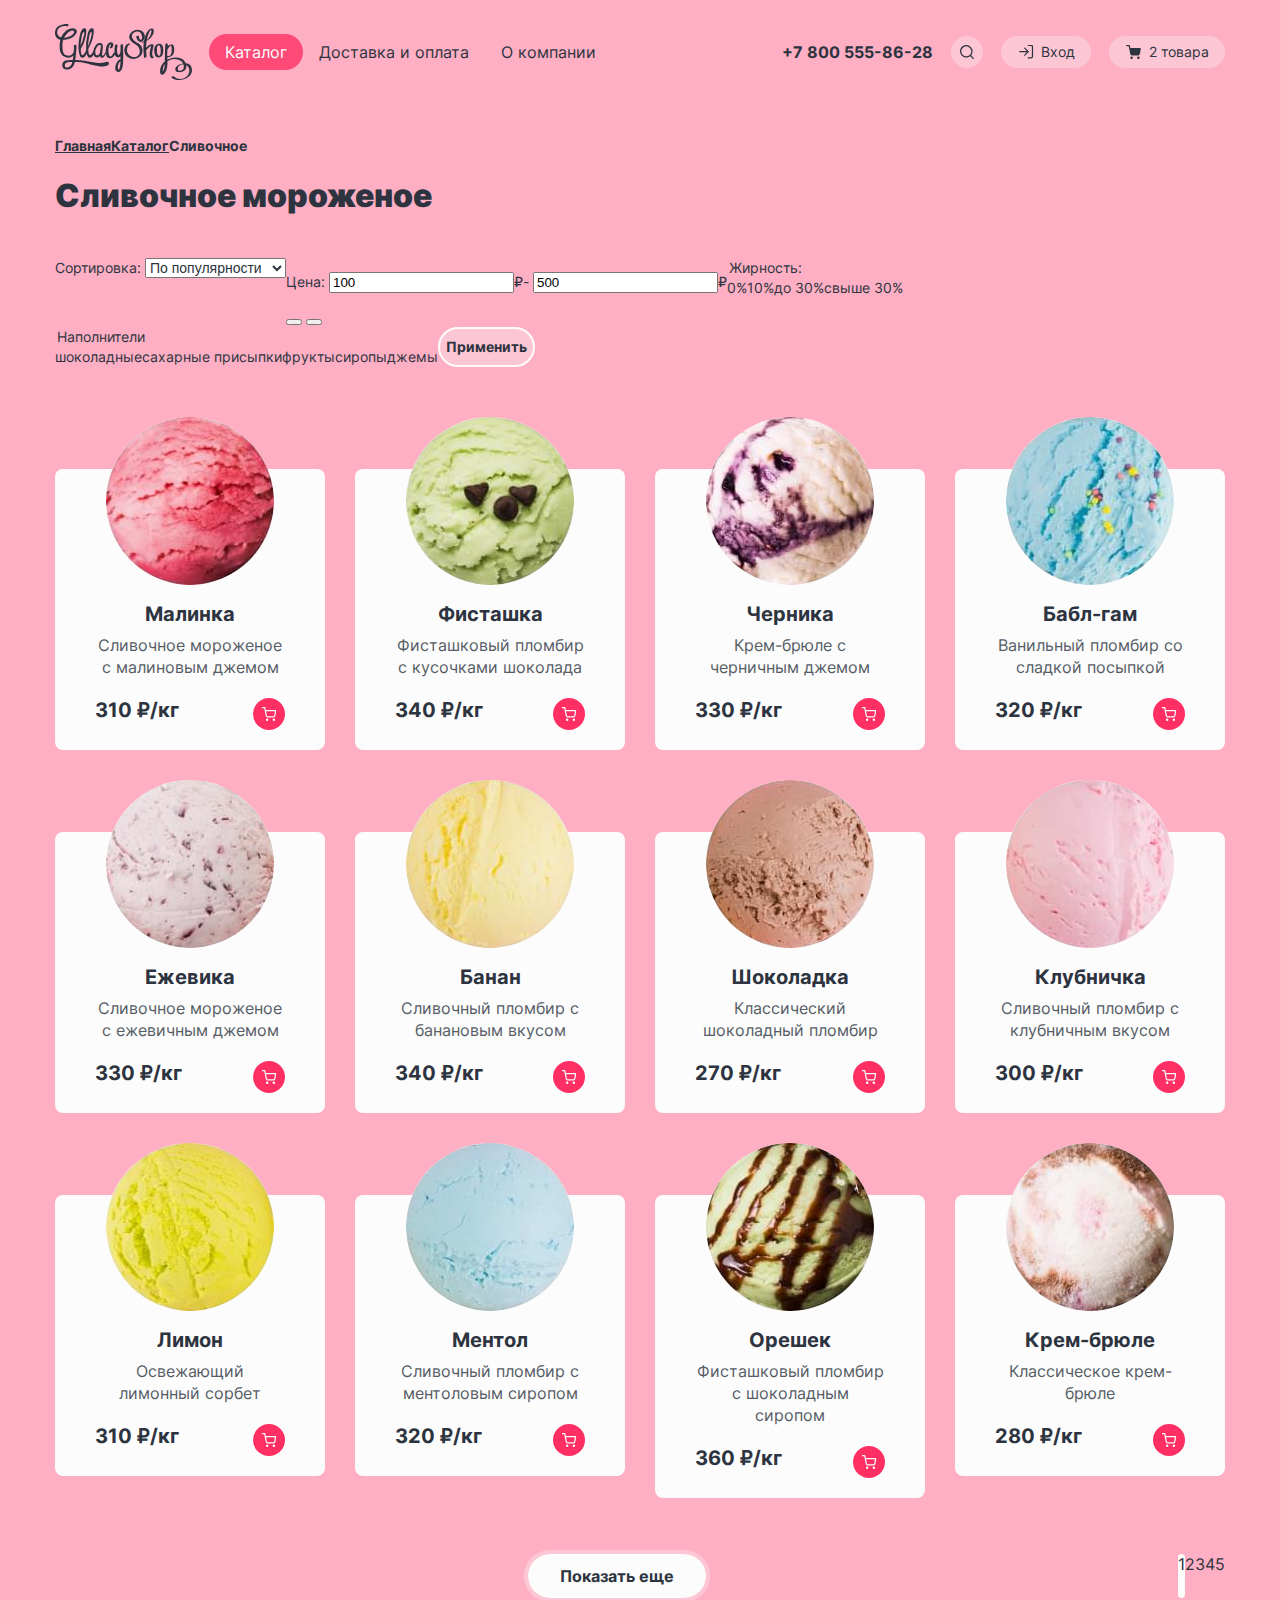
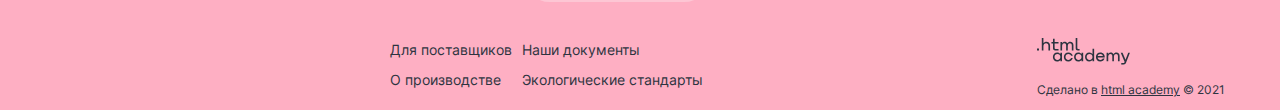
==== catalog.html @ 1f82e89e "мелкие сетки на гридах" ====
<!DOCTYPE html>
<html lang="ru">

<head>
  <meta charset="utf-8">
  <title>Каталог</title>
  <link rel="stylesheet" href="css/styles.css">
</head>

<body>
  <header class="page-header container">
    <nav class="navigation">
      <a class="logo" href="index.html">
        <img src="img/header/logo.svg" width="137" height="56" alt="Логотип глейси">
      </a>
      <ul class="navigation-list list-default">
        <li class="navigation-item">
          <a class="navigation-link navigation-link--current" href="catalog.html">Каталог</a>
        </li>
        <li class="navigation-item">
          <a class="navigation-link" href="#">Доставка и оплата</a>
        </li>
        <li class="navigation-item">
          <a class="navigation-link" href="#">О компании</a>
        </li>
      </ul>
      <div class="interaction">
        <a class="interaction-phone" href="tel:+78005558628">+7 800 555-86-28</a>
        <div class="interaction-item">
          <a class="interaction-link interaction-link--search" href="#" aria-label="Поиск"></a>
        </div>
        <div class="interaction-item">
          <a class="interaction-link interaction-link--login" href="#">Вход</a>
        </div>
        <div class="interaction-item">
          <a class="interaction-link interaction-link--full" href="#" aria-label="Корзина">2 товара</a>
        </div>
      </div>
    </nav>
  </header>

  <main class="main-inner">
    <header class="inner-header container block">
      <div class="breadcrumbs">
        <h2 class="visually-hidden">
          Новигация
        </h2>
        <ul class="breadcrumbs-list list-default">
          <li class="breadcrumbs-item">
            <a class="breadcrumbs-link" href="index.html">
              Главная
            </a>
          </li>
          <li class="breadcrumbs-item">
            <a class="breadcrumbs-link" href="#">
              Каталог
            </a>
          </li>
          <li class="breadcrumbs-item">
            <a class="breadcrumbs-link">
              Сливочное
            </a>
          </li>
        </ul>
      </div>
      <h1 class="inner-header-title title">
        Сливочное мороженое
      </h1>
    </header>

    <section class="filter container block">
      <h2 class="visually-hidden">
        Список товаров с фильтрами
      </h2>
      <form class="sorting-type" action="https://echo.htmlacademy.ru/" method="get">
        <div class="filter-header">
          <div class="filter-field">
            <label class="filter-label" for="sorting">Сортировка:</label>
            <select class="select-control" id="sorting" name="sorting">
              <option value="popular">По популярности</option>
              <option value="cheap">Сначала дешёвое</option>
              <option value="expensive">Сначала дорогое</option>
            </select>
          </div>
          <fieldset class="catalog-filter-group">
            <div class="price">
              <p>Цена:
                <label class="catalog-filter-label">
                  <input class="catalog-filter-input" type="text" name="min-price" value="100">₽-
                </label>
                <label class="catalog-filter-label">
                  <input class="catalog-filter-input" type="text" name="max-price" value="500">₽
                </label>
              </p>
            </div>
            <div class="range">
              <button class="range-toggle toggle-min" type="button" aria-label="Изменить минимальную цену"></button>
              <button class="range-toggle toggle-max" type="button" aria-label="Изменить максимальную цену"></button>
            </div>
          </fieldset>
          <fieldset class="catalog-filter-group">
            <legend class="catalog-filter-title">Жирность:</legend>
            <ul class="catalog-filter-list list-default">
              <li class="catalog-filter-item">
                <label class="control" for="zero">0%</label>
                <input class="visually-hidden" type="radio" name="product-group" value="0" id="zero">
              </li>
              <li class="catalog-filter-item">
                <label class="control" for="ten">10%</label>
                <input class="visually-hidden" type="radio" name="product-group" value="10" id="ten" checked>
              </li>
              <li class="catalog-filter-item">
                <label class="control" for="upToThirty">до 30%</label>
                <input class="visually-hidden" type="radio" name="product-group" value="up-to-30" id="upToThirty">
              </li>
              <li class="catalog-filter-item">
                <label class="control" for="overThirty">свыше 30%</label>
                <input class="visually-hidden" type="radio" name="product-group" value="over-30" id="overThirty">
              </li>
            </ul>
          </fieldset>
        </div>
        <div class="filter-footer">
          <fieldset class="catalog-filter-group">
            <legend class="catalog-filter-title">Наполнители</legend>
            <ul class="catalog-filter-list list-default">
              <li class="catalog-filter-item">
                <label class="control" for="chocolate">шоколадные</label>
                <input class="visually-hidden" type="checkbox" name="chocolate" id="chocolate" checked>
              </li>
              <li class="catalog-filter-item">
                <label class="control" for="powdered-sugar">сахарные присыпки</label>
                <input class="visually-hidden" type="checkbox" name="powdered-sugar" id="powdered-sugar" checked>
              </li>
              <li class="catalog-filter-item">
                <label class="control" for="fruits">фрукты</label>
                <input class="visually-hidden" type="checkbox" name="fruits" id="fruits">
              </li>
              <li class="catalog-filter-item">
                <label class="control" for="syrups">сиропы</label>
                <input class="visually-hidden" type="checkbox" name="syrups" id="syrups">
              </li>
              <li class="catalog-filter-item">
                <label class="control" for="jams">джемы</label>
                <input class="visually-hidden" type="checkbox" name="jams" id="jams">
              </li>
            </ul>
          </fieldset>
          <button class="sorting-type-submit" type="submit">Применить</button>
        </div>
      </form>
    </section>

    <section class="catalog container block">
      <h2 class="visually-hidden">
        Каталог
      </h2>
      <div class="catalog-content">
        <article class="product">
          <img class="product-img" src="img/catalog/product-1.jpg" width="168" height="168" alt="Малинка">
          <div class="product-content">
            <h3 class="product-title">
              Малинка
            </h3>
            <p class="product-about">Сливочное мороженое с малиновым джемом</p>
            <div class="product-description">
              <p class="product-price">310 ₽/кг</p>
              <button class="product-button" type="button" aria-label="Добавить в корзину"></button>
            </div>
          </div>
        </article>
        <article class="product">
          <img class="product-img" src="img/catalog/product-2.jpg" width="168" height="168" alt="Фисташка">
          <div class="product-content">
            <h3 class="product-title">
              Фисташка
            </h3>
            <p class="product-about">Фисташковый пломбир с кусочками шоколада</p>
            <div class="product-description">
              <p class="product-price">340 ₽/кг</p>
              <button class="product-button" type="button" aria-label="Добавить в корзину"></button>
            </div>
          </div>
        </article>
        <article class="product">
          <img class="product-img" src="img/catalog/product-3.jpg" width="168" height="168" alt="Черника">
          <div class="product-content">
            <h3 class="product-title">
              Черника
            </h3>
            <p class="product-about">Крем-брюле с черничным джемом</p>
            <div class="product-description">
              <p class="product-price">330 ₽/кг</p>
              <button class="product-button" type="button" aria-label="Добавить в корзину"></button>
            </div>
          </div>
        </article>
        <article class="product">
          <img class="product-img" src="img/catalog/product-4.jpg" width="168" height="168" alt="Бабл-гам">
          <div class="product-content">
            <h3 class="product-title">
              Бабл-гам
            </h3>
            <p class="product-about">Ванильный пломбир со сладкой посыпкой</p>
            <div class="product-description">
              <p class="product-price">320 ₽/кг</p>
              <button class="product-button" type="button" aria-label="Добавить в корзину"></button>
            </div>
          </div>
        </article>

        <article class="product">
          <img class="product-img" src="img/catalog/product-5.jpg" width="168" height="168" alt="Ежевика">
          <div class="product-content">
            <h3 class="product-title">
              Ежевика
            </h3>
            <p class="product-about">Сливочное мороженое с ежевичным джемом</p>
            <div class="product-description">
              <p class="product-price">330 ₽/кг</p>
              <button class="product-button" type="button" aria-label="Добавить в корзину"></button>
            </div>
          </div>
        </article>
        <article class="product">
          <img class="product-img" src="img/catalog/product-6.jpg" width="168" height="168" alt="Банан">
          <div class="product-content">
            <h3 class="product-title">
              Банан
            </h3>
            <p class="product-about">Сливочный пломбир с банановым вкусом</p>
            <div class="product-description">
              <p class="product-price">340 ₽/кг</p>
              <button class="product-button" type="button" aria-label="Добавить в корзину"></button>
            </div>
          </div>
        </article>
        <article class="product">
          <img class="product-img" src="img/catalog/product-7.jpg" width="168" height="168" alt="Шоколадка">
          <div class="product-content">
            <h3 class="product-title">
              Шоколадка
            </h3>
            <p class="product-about">Классический шоколадный пломбир</p>
            <div class="product-description">
              <p class="product-price">270 ₽/кг</p>
              <button class="product-button" type="button" aria-label="Добавить в корзину"></button>
            </div>
          </div>
        </article>
        <article class="product">
          <img class="product-img" src="img/catalog/product-8.jpg" width="168" height="168" alt="Клубничка">
          <div class="product-content">
            <h3 class="product-title">
              Клубничка
            </h3>
            <p class="product-about">Сливочный пломбир с клубничным вкусом</p>
            <div class="product-description">
              <p class="product-price">300 ₽/кг</p>
              <button class="product-button" type="button" aria-label="Добавить в корзину"></button>
            </div>
          </div>
        </article>

        <article class="product">
          <img class="product-img" src="img/catalog/product-9.jpg" width="168" height="168" alt="Лимон">
          <div class="product-content">
            <h3 class="product-title">
              Лимон
            </h3>
            <p class="product-about">Освежающий лимонный сорбет</p>
            <div class="product-description">
              <p class="product-price">310 ₽/кг</p>
              <button class="product-button" type="button" aria-label="Добавить в корзину"></button>
            </div>
          </div>
        </article>
        <article class="product">
          <img class="product-img" src="img/catalog/product-10.jpg" width="168" height="168" alt="Ментол">
          <div class="product-content">
            <h3 class="product-title">
              Ментол
            </h3>
            <p class="product-about">Сливочный пломбир с ментоловым сиропом</p>
            <div class="product-description">
              <p class="product-price">320 ₽/кг</p>
              <button class="product-button" type="button" aria-label="Добавить в корзину"></button>
            </div>
          </div>
        </article>
        <article class="product">
          <img class="product-img" src="img/catalog/product-11.jpg" width="168" height="168" alt="Орешек">
          <div class="product-content">
            <h3 class="product-title">
              Орешек
            </h3>
            <p class="product-about">Фисташковый пломбир с шоколадным сиропом</p>
            <div class="product-description">
              <p class="product-price">360 ₽/кг</p>
              <button class="product-button" type="button" aria-label="Добавить в корзину"></button>
            </div>
          </div>
        </article>
        <article class="product">
          <img class="product-img" src="img/catalog/product-12.jpg" width="168" height="168" alt="Крем-брюле">
          <div class="product-content">
            <h3 class="product-title">
              Крем-брюле
            </h3>
            <p class="product-about">Классическое крем-брюле </p>
            <div class="product-description">
              <p class="product-price">280 ₽/кг</p>
              <button class="product-button" type="button" aria-label="Добавить в корзину"></button>
            </div>
          </div>
        </article>
      </div>
    </section>

    <section class="pages container block">
      <h2 class="visually-hidden">
        Другие страницы каталога
      </h2>
      <a class="show-more button" href="#">Показать еще</a>
      <div class="pagination">
        <a class="pagination-button pagination-button--early" href="#" aria-label="Предыдущая страница"></a>
        <a class="pagination-button" aria-label="Перейти к первой странице">1</a>
        <a class="pagination-button" href="#" aria-label="Перейти ко второй транице">2</a>
        <a class="pagination-button" href="#" aria-label="Перейти к третьей странице">3</a>
        <a class="pagination-button" href="#" aria-label="Перейти к четвертой странице">4</a>
        <a class="pagination-button" href="#" aria-label="Перейти к пятой странице">5</a>
        <a class="pagination-button pagination-button--next" href="#" aria-label="Следующая страница"></a>
      </div>
    </section>
  </main>

  <footer class="page-footer container">
    <div class="socials">
      <a class="socials-link" href="https://twitter.com/htmlacademy_ru" aria-label="Вконтакте"></a>
      <a class="socials-link" href="https://www.facebook.com/htmlacademy" aria-label="Фейсбук"></a>
      <a class="socials-link" href="https://www.instagram.com/htmlacademy/" aria-label="Инстаграм"></a>
    </div>
    <ul class="info list-default">
      <li class="info-item">
        <a href="#" class="info-link info-link_bold">Для поставщиков</a>
      </li>
      <li class="info-item">
        <a href="#" class="info-link">Наши документы</a>
      </li>
      <li class="info-item">
        <a href="#" class="info-link">О производстве</a>
      </li>
      <li class="info-item">
        <a href="#" class="info-link">Экологические стандарты</a>
      </li>
    </ul>
    <div class="author-info">
      <a href="https://htmlacademy.ru/" class="author-logo">
        <img src="img/footer/logo-htmlacademy.svg" width="93" height="27" alt="Логотип академии">
      </a>
      <p class="author-about">Сделано в <a href="https://htmlacademy.ru/" class="author-link">html academy</a> © 2021
      </p>
    </div>
  </footer>
</body>

</html>
---- css/styles.css ----
*,
*::before,
*::after {
  box-sizing: border-box;
}

.visually-hidden {
  position: absolute;
  width: 1px;
  height: 1px;
  margin: -1px;
  border: 0;
  padding: 0;
  white-space: nowrap;
  clip-path: inset(50%);
  clip: rect(0 0 0 0);
  overflow: hidden;
}

@font-face {
  font-family: "Inter";
  font-style: normal;
  font-weight: 400;
  src: url("../fonts/inter-400.woff2") format("woff2");
  font-display: swap;
}

@font-face {
  font-family: "Inter";
  font-style: normal;
  font-weight: 900;
  src: url("../fonts/inter-900.woff2") format("woff2");
  font-display: swap;
}

@font-face {
  font-family: "Inter";
  font-style: normal;
  font-weight: 700;
  src: url("../fonts/inter-700.woff2") format("woff2");
  font-display: swap;
}

:root {
  --color-basic-dark: #565c66;
  --color-extra-dark: #2d3440;
  --color-extra-light: #fcfcfc;
  --color-basic-neutral: #b9b9b9;
  --color-extra-bright: #ff2f64;
  --color-special-bright: #ff4a78;
  --color-ghost: #fcfcfc4d;
}

body {
  font-family: "Inter", "Arial", sans-serif;
  font-weight: 400;
  font-size: 16px;
  line-height: 22px;
  color: var(--color-basic-dark);
  min-height: 100vh;
  margin: 0;
  background-color: #feafc3;
}

.container {
  width: 1230px;
  padding: 0 30px;
  margin: 0 auto;
}

.list-default {
  list-style: none;
  padding: 0;
  margin: 0;
}

.title {
  font-weight: 900;
  font-size: 32px;
  line-height: 46px;
  color: var(--color-extra-dark);
}

.button {
  display: block;
  font-family: "Inter", "Arial", sans-serif;
  font-weight: 700;
  font-size: 16px;
  line-height: 20px;
  color: var(--color-extra-dark);
  background-color: var(--color-extra-light);
  text-decoration: none;
  outline: 4px solid var(--color-ghost);
  border-radius: 26px;
  padding: 12px 32px;
}

.button--red {
  color: var(--color-extra-light);
  background-color: var(--color-extra-bright);
  border: 4px solid var(--color-extra-bright);
  border-radius: 26px;
}

.field-label {
  font-weight: 700;
  line-height: 20px;
  color: var(--color-extra-dark);
}

.navigation {
  display: flex;
  padding: 24px 0;
  align-items: center;
}

.logo {
  display: block;
  margin-right: 17px;
}

.logo img {
  display: block;
  width: 137px;
  height: 56px;
}

.navigation-list {
  display: flex;
  flex-wrap: wrap;
}

.interaction {
  display: flex;
  margin-left: auto;
  align-items: center;
}

.navigation-link {
  line-height: 20px;
  color: var(--color-extra-dark);
  text-decoration: none;
  padding: 8px 16px;
  border-radius: 26px;
}

.navigation-link--current {
  color: var(--color-extra-light);
  background-color: var(--color-special-bright);
}

.interaction-phone {
  font-weight: 700;
  line-height: 20px;
  color: var(--color-extra-dark);
  text-decoration: none;
  margin-right: 18px;
}

.interaction-item:not(:last-child) {
  margin-right: 18px;
}

.interaction-link {
  display: block;
  font-size: 14px;
  line-height: 20px;
  color: var(--color-extra-dark);
  text-decoration: none;
  position: relative;
  background-color: var(--color-ghost);
  border-radius: 26px;
}

.interaction-link--cart,
.interaction-link--login,
.interaction-link--full {
  padding: 6px 16px 6px 40px;
}

.interaction-link--search {
  width: 32px;
  height: 32px;
}

.interaction-link::before {
  content: "";
  position: absolute;
  top: 50%;
  left: 0;
  background-color: var(--color-extra-dark);
  transform: translateY(-50%);
}

.interaction-link--search::before {
  width: 15px;
  height: 15px;
  transform: translate(-50%, -50%);
  left: 50%;
  mask: url("../img/header/icon-search.svg") no-repeat center/cover;
  -webkit-mask: url("../img/header/icon-search.svg") no-repeat center/cover;
}

.interaction-link--login::before {
  width: 15px;
  height: 15px;
  left: 18px;
  mask: url("../img/header/icon-login.svg") no-repeat center/cover;
  -webkit-mask: url("../img/header/icon-login.svg") no-repeat center/cover;
}

.interaction-link--cart::before {
  width: 15px;
  height: 15px;
  left: 17px;
  mask: url("../img/header/cart.svg") no-repeat center/cover;
  -webkit-mask: url("../img/header/cart.svg") no-repeat center/cover;
}

.interaction-link--full::before {
  width: 15px;
  height: 15px;
  left: 17px;
  mask: url("../img/header/cart-full.svg") no-repeat center/cover;
  -webkit-mask: url("../img/header/cart-full.svg") no-repeat center/cover;
}

.slide {
  display: none;
}

.slide--active {
  display: flex;
}

.slide-text {
  max-width: 500px;
  padding-top: 137px;
  padding-left: 71px;
}

.slide-name {
  font-weight: 900;
  font-size: 36px;
  line-height: 46px;
  color: var(--color-extra-dark);
  margin: 0;
  margin-bottom: 24px;
}

.slide-description {
  font-size: 18px;
  line-height: 24px;
  color: var(--color-extra-dark);
  max-width: 419px;
  margin: 0;
  margin-bottom: 58px;
}

.slide-button {
  width: 139px;
}

.presents {
  padding-top: 95px;
}

.presents-title {
  text-align: center;
  margin: 0 auto 55px;
  max-width: 417px;
}

.presents-offers {
  display: flex;
  flex-wrap: wrap;
}

.offer {
  width: 570px;
  background-color: #ff7799;
  border-radius: 16px;
  padding: 41px 0 40px 40px;
  background-repeat: no-repeat;
}

.offer--raspberries {
  background-image: url("../img/offer-rasberries.png");
  background-position: bottom right 15px;
}

.offer--marshmallow {
  background-image: url("../img/offer-marshmallow.png");
  background-position: bottom right 7px;
}

.offer-text {
  max-width: 322px;
}

.offer:nth-child(odd) {
  margin-right: 30px;
}

.offer-name {
  font-weight: 700;
  font-size: 24px;
  line-height: 30px;
  color: var(--color-extra-dark);
  margin: 0 0 15px;
}

.offer-description {
  color: var(--color-extra-dark);
  margin: 0 0 32px;
}

.offer-link {
  display: block;
  width: 176px;
}

.popular {
  padding-top: 86px;
}

.popular-title {
  text-align: center;
  margin: 0 auto 55px;
  max-width: 527px;
}

.product {
  position: relative;
  padding-top: 52px;
}

.catalog-content {
  display: grid;
  grid-template-columns: repeat(auto-fill, minmax(270px, 270px));
  justify-content: center;
  grid-gap: 30px;
}

.product-img {
  display: block;
  width: 168px;
  height: 168px;
  border-radius: 50%;
  position: absolute;
  top: 0;
  left: 50%;
  transform: translateX(-50%);
}

.product-content {
  background-color: var(--color-extra-light);
  padding: 133px 40px 20px;
  border-radius: 8px;
}

.product-description {
  display: flex;
  justify-content: space-between;
}

.product-button {
  width: 32px;
  height: 32px;
  padding: 0;
  border: none;
  display: block;
  font-size: 14px;
  line-height: 20px;
  position: relative;
  text-decoration: none;
  background-color: var(--color-extra-bright);
  border-radius: 26px;
}

.product-button::before {
  width: 15px;
  height: 15px;
  transform: translate(-50%, -50%);
  left: 50%;
  content: "";
  position: absolute;
  top: 50%;
  background-color: var(--color-extra-light);
  mask: url("../img/header/cart.svg") no-repeat center/cover;
  -webkit-mask: url("../img/header/cart.svg") no-repeat center/cover;
}

.product-title {
  font-weight: 700;
  font-size: 20px;
  line-height: 24px;
  color: var(--color-extra-dark);
  margin: 0 0 8px;
  text-align: center;
}

.product-about {
  margin: 0 0 20px;
  text-align: center;
}

.product-price {
  font-weight: 700;
  font-size: 20px;
  line-height: 24px;
  color: var(--color-extra-dark);
  margin: 0;
}

.manufacture {
  padding-top: 66px;
}

.manufacture-block {
  padding: 24px;
  background-image: url("../img/manufacture-bg.jpg");
  background-color: #008080;
  background-repeat: repeat;
  background-size: cover;
  border-radius: 16px;
}

.manufacture-content {
  padding: 56px 40px;
  border-radius: 16px;
  background-color: var(--color-extra-light);
}

.manufacture-title {
  margin: 0 auto 55px;
  text-align: center;
  max-width: 995px;
}

.manufacture-list {
  display: grid;
  grid-template-columns: repeat(auto-fill, minmax(505px, 505px));
  justify-content: center;
  grid-gap: 39px 31px;
}

.manufacture-item {
  padding-left: 64px;
}

.manufacture-item p {
  margin: 0;
}

.blog {
  display: flex;
  padding-top: 80px;
}

.new {
  width: 570px;
  background-image: url("../img/blog-bg.jpg");
  background-color: #ffffff;
  background-repeat: no-repeat;
  border-radius: 16px;
  margin-right: 30px;
  padding: 32px 224px 0 32px;
}

.new-info {
  line-height: 20px;
  margin: 0 0 12px;
}

.new-title {
  font-weight: 700;
  font-size: 24px;
  line-height: 30px;
  color: var(--color-extra-dark);
  margin: 0;
}

.new-link {
  text-decoration: none;
}

.subscription {
  width: 570px;
  background-image: url("../img/subscription-bg.jpg");
  background-color: #008080;
  background-repeat: repeat;
  border-radius: 16px;
  padding: 6px;
}

.subscription-content {
  background-color: var(--color-extra-light);
  border-radius: 16px;
  padding: 26px 15px 23px 26px;
}

.subscription-content > p {
  margin: 0 0 39px;
}

.subscription-form {
  display: grid;
  grid-template-columns: 1fr auto;
  gap: 25px;
}

.connection {
  padding-top: 76px;
}

.connection p {
  margin: 0;
}

.connection-content {
  display: flex;
  justify-content: space-between;
  background-image: url("../img/connection-bg.jpg");
  background-color: #008080;
  background-repeat: no-repeat;
  border-radius: 16px;
  padding: 64px 64px 64px 100px;
}

.delivery {
  max-width: 378px;
  padding-top: 106px;
}

.delivery-title {
  margin: 0 0 24px;
}

.feedback {
  max-width: 500px;
  background-color: var(--color-extra-light);
  border-radius: 8px;
  padding: 40px;
}

.feedback > p {
  margin-bottom: 30px;
}

.form-list {
  display: grid;
  grid-template-columns: 114px 288px;
  gap: 16px;
  margin-bottom: 30px;
}

.field-input {
  font-family: "Inter", "Arial", sans-serif;
  font-weight: 400;
  font-size: 16px;
  line-height: 20px;
  color: var(--color-extra-dark);
  display: block;
  width: 100%;
  height: 48px;
  padding: 0 15px;
  border: none;
  outline: 1px solid #b9b9b9;
  border-radius: 4px;
}

.field-input::placeholder {
  color: var(--color-basic-neutral);
}

.field:nth-child(3) {
  grid-column: 1/-1;
}

.feedback-submit {
  margin: 0 auto;
}

.contacts {
  padding-top: 80px;
}

.contacts-content {
  background-image: url("../img/contacts-bg.jpg");
  background-color: #008080;
  background-repeat: no-repeat;
  border-radius: 16px;
  padding: 64px;
}

.office {
  width: 343px;
  background-color: var(--color-extra-light);
  border-radius: 8px;
  padding: 40px;
}

.office-location,
.office-tel {
  font-weight: 700;
  font-size: 20px;
  line-height: 24px;
  color: var(--color-extra-dark);
  text-decoration: none;
}

.office-location {
  display: block;
  margin-bottom: 24px;
}

.office-tel {
  margin: 0;
}

.office-text {
  margin: 0 0 12px;
}

.office-time {
  font-size: 14px;
  line-height: 20px;
  margin: 0 0 32px;
}

.office-feedback {
  display: block;
  text-decoration: none;
}

.page-footer {
  display: flex;
  flex-wrap: wrap;
  justify-content: space-between;
  padding-top: 40px;
  align-items: flex-start;
}

.info {
  display: grid;
  grid-template-columns: auto auto;
  justify-content: center;
  grid-gap: 8px 10px;
}

.info-link {
  font-size: 14px;
  line-height: 20px;
  color: var(--color-extra-dark);
  text-decoration: none;
}

.info-link--bold {
  font-weight: 700;
}

.author-about {
  font-size: 12px;
  line-height: 16px;
  color: var(--color-extra-dark);
}

.author-link {
  color: var(--color-extra-dark);
}

.breadcrumbs {
  padding-top: 30px;
  margin-bottom: 17px;
}

.breadcrumbs-list {
  display: flex;
  flex-wrap: wrap;
}

.breadcrumbs-link {
  font-weight: 700;
  font-size: 14px;
  line-height: 20px;
  color: var(--color-extra-dark);
}

.breadcrumbs-link:not([href]) {
  text-decoration: none;
}

.inner-header-title {
  margin: 0 0 39px;
}

.catalog-filter-list {
  display: flex;
  flex-wrap: wrap;
}

.catalog-filter-group {
  margin: 0;
  padding: 0;
  border: none;
}

.filter-header {
  display: flex;
  flex-wrap: wrap;
}

.filter-footer {
  display: flex;
  flex-wrap: wrap;
}

.sorting-type {
  font-size: 14px;
  line-height: 20px;
  color: var(--color-extra-dark);
}

.select-control {
  font-size: 14px;
  line-height: 20px;
  color: var(--color-extra-dark);
}

.sorting-type-submit {
  font-family: "Inter", "Arial", sans-serif;
  font-weight: 700;
  font-size: 14px;
  line-height: 20px;
  color: var(--color-extra-dark);
  background-color: var(--color-ghost);
  border: 2px solid var(--color-extra-light);
  border-radius: 20px;
}

.catalog {
  padding-top: 50px;
}

.pages {
  display: flex;
  flex-wrap: wrap;
  padding-top: 56px;
}

.pagination {
  display: flex;
  flex-wrap: wrap;
}

.show-more {
  margin: 0 auto;
}

.pagination-button {
  line-height: 20px;
  color: var(--color-extra-dark);
  text-decoration: none;
}

.pagination-button:not([href]) {
  background-color: var(--color-extra-light);
  border-radius: 50px;
}
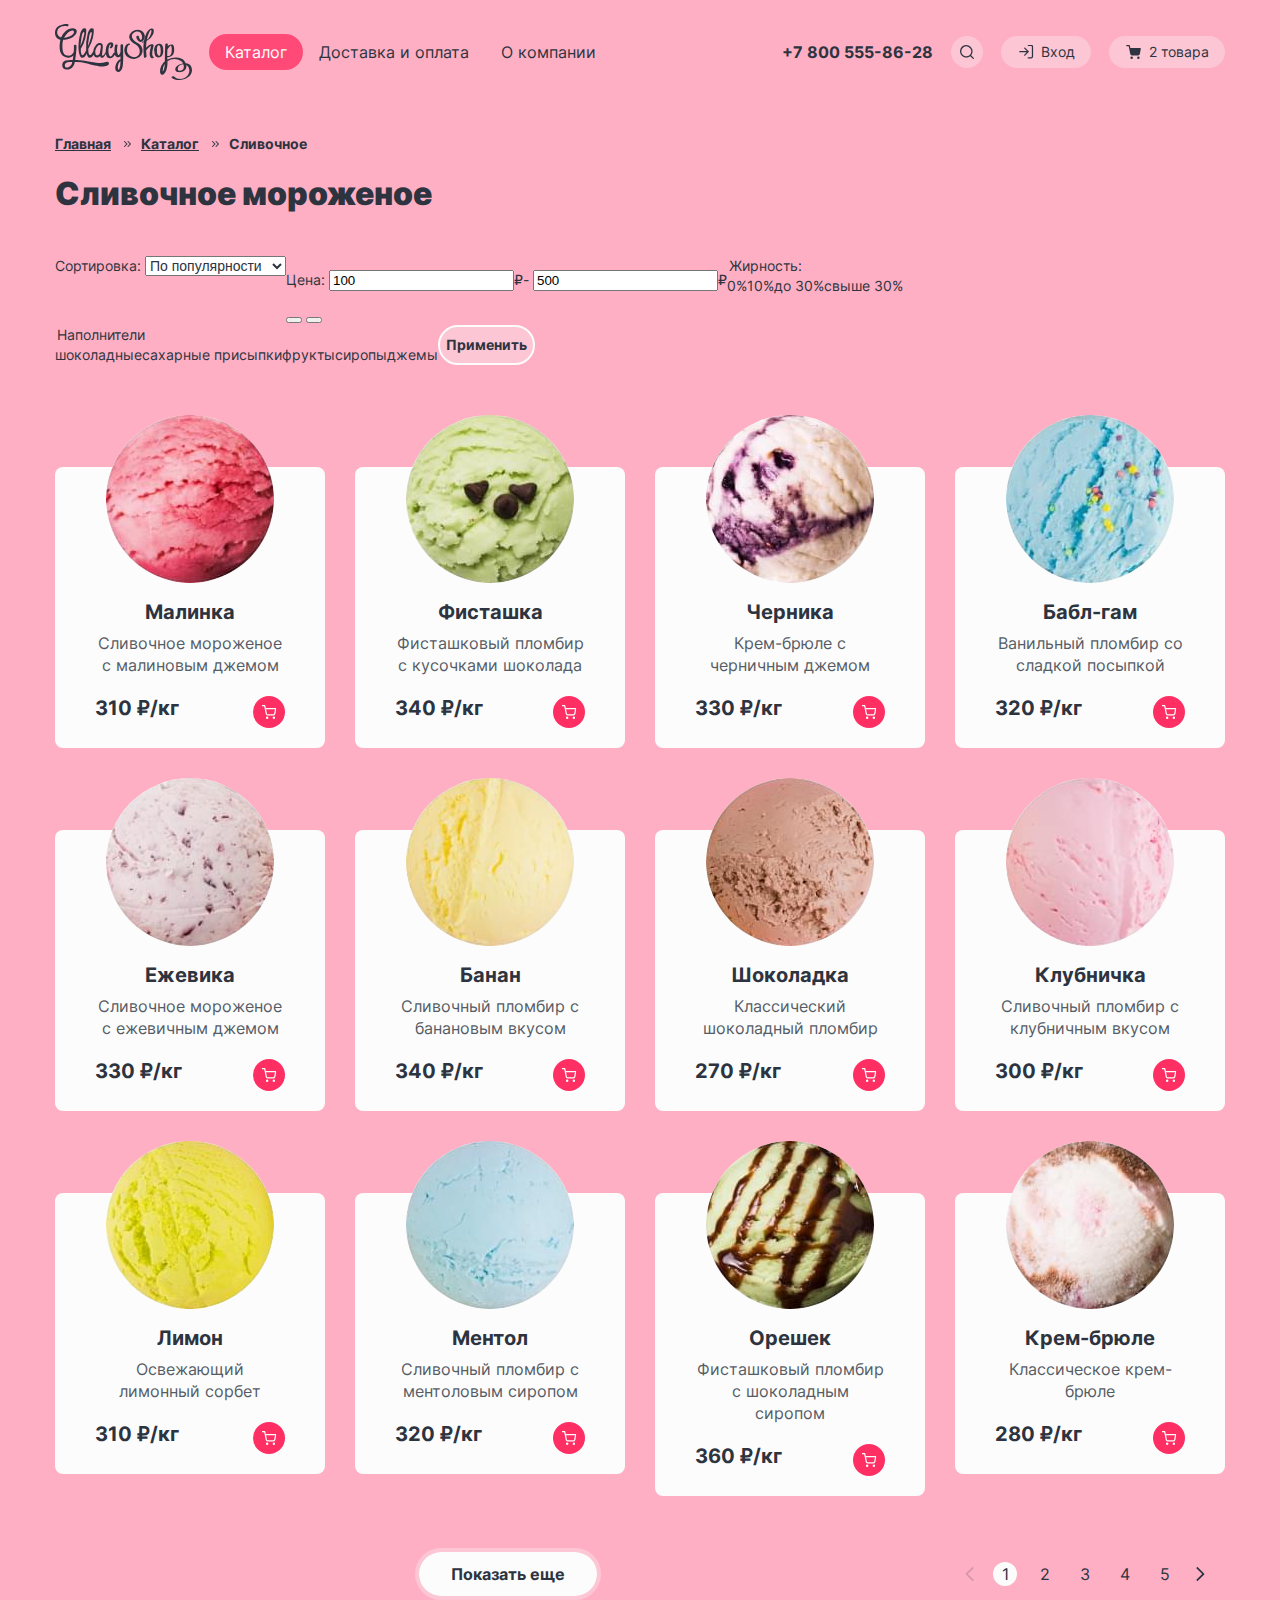
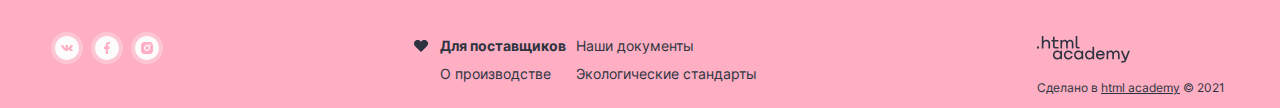
==== commit ada6d98f: "Декоративные элементы на главной странице" ====
--- a/catalog.html
+++ b/catalog.html
@@ -336,13 +336,13 @@
 
   <footer class="page-footer container">
     <div class="socials">
-      <a class="socials-link" href="https://twitter.com/htmlacademy_ru" aria-label="Вконтакте"></a>
-      <a class="socials-link" href="https://www.facebook.com/htmlacademy" aria-label="Фейсбук"></a>
-      <a class="socials-link" href="https://www.instagram.com/htmlacademy/" aria-label="Инстаграм"></a>
+      <a class="socials-link socials-link--vk" href="https://twitter.com/htmlacademy_ru" aria-label="Вконтакте"></a>
+      <a class="socials-link socials-link--facebook" href="https://www.facebook.com/htmlacademy" aria-label="Фейсбук"></a>
+      <a class="socials-link socials-link--instagram" href="https://www.instagram.com/htmlacademy/" aria-label="Инстаграм"></a>
     </div>
     <ul class="info list-default">
       <li class="info-item">
-        <a href="#" class="info-link info-link_bold">Для поставщиков</a>
+        <a href="#" class="info-link info-link--bold">Для поставщиков</a>
       </li>
       <li class="info-item">
         <a href="#" class="info-link">Наши документы</a>
--- a/css/styles.css
+++ b/css/styles.css
@@ -49,6 +49,9 @@
   --color-extra-bright: #ff2f64;
   --color-special-bright: #ff4a78;
   --color-ghost: #fcfcfc4d;
+  --color-navigation: #fcfcfc80;
+  --color-pagination: #fcfcfc66;
+  --color-disabled: #b9b9b94d;
 }
 
 body {
@@ -93,6 +96,24 @@
   outline: 4px solid var(--color-ghost);
   border-radius: 26px;
   padding: 12px 32px;
+  transition: all 0.3s;
+  cursor: pointer;
+}
+
+.button:hover {
+  background-color: var(--color-pagination);
+  outline: 4px solid var(--color-extra-light);
+}
+
+.button:focus {
+  background-color: var(--color-extra-light);
+  outline: 2px solid var(--color-extra-dark);
+}
+
+.button:disabled {
+  color: var(--color-basic-neutral);
+  background-color: #e7e7e7;
+  outline: 4px solid var(--color-pagination);
 }
 
 .button--red {
@@ -100,11 +121,93 @@
   background-color: var(--color-extra-bright);
   border: 4px solid var(--color-extra-bright);
   border-radius: 26px;
+  transition: all 0.3s;
+  cursor: pointer;
+}
+
+.button--red:hover,
+.product-button:hover {
+  color: var(--color-extra-dark);
+  background-color: var(--color-ghost);
+  outline: 2px solid var(--color-extra-bright);
+}
+
+.product-button:hover:not(:focus):before {
+  background-color: var(--color-extra-dark);
+}
+
+.button--red:focus,
+.product-button:focus {
+  color: var(--color-extra-light);
+  background-color: var(--color-extra-bright);
+  outline: 2px solid var(--color-extra-dark);
+}
+
+.button--red:disabled,
+.product-button:disabled {
+  color: var(--color-basic-dark);
+  background-color: var(--color-basic-neutral);
+  outline: 4px solid var(--color-disabled);
+}
+
+.button--process,
+.button--loading {
+  position: relative;
+  padding-right: 50px;
+}
+
+.button--process::before,
+.button--loading::before {
+  content: "";
+  position: absolute;
+  top: 50%;
+  right: 15px;
+  transform: translateY(-50%);
+  width: 16px;
+  height: 16px;
+  border-radius: 50%;
+  border-top: 2px solid rgba(255, 255, 255, 0.2);
+  border-right: 2px solid rgba(255, 255, 255, 0.2);
+  border-bottom: 2px solid rgba(255, 255, 255, 0.2);
+  animation: spinner 1.5s infinite linear;
+}
+.button--process::before {
+  border-left: 2px solid var(--color-extra-light);
+}
+
+.button--loading::before {
+  border-left: 2px solid var(--color-extra-dark);
+}
+
+@keyframes spinner {
+  0% {
+    transform: translateY(-50%) rotate(0deg);
+  }
+  100% {
+    transform: translateY(-50%) rotate(360deg);
+  }
+}
+
+.field {
+  position: relative;
+}
+
+.field-info {
+  display: none;
+  font-size: 14px;
+  line-height: 20px;
+  position: absolute;
+  left: 0px;
+  top: 100%;
+  width: 260px;
 }
 
 .field-label {
+  display: inline-block;
+  vertical-align: middle;
   font-weight: 700;
   line-height: 20px;
+  margin-bottom: 8px;
   color: var(--color-extra-dark);
 }
 
@@ -137,11 +240,31 @@
 }
 
 .navigation-link {
+  display: block;
   line-height: 20px;
   color: var(--color-extra-dark);
   text-decoration: none;
   padding: 8px 16px;
   border-radius: 26px;
+  transition: all 0.3s;
+  cursor: pointer;
+}
+
+.navigation-link:hover:not(.navigation-link--current),
+.interaction-link:hover {
+  background-color: var(--color-navigation);
+}
+
+.navigation-link:focus:not(.navigation-link--current),
+.interaction-link:focus {
+  background-color: var(--color-navigation);
+  outline: 2px solid var(--color-extra-dark);
+}
+
+.navigation-link:active:not(.navigation-link--current),
+.interaction-link:active {
+  background-color: var(--color-extra-light);
+  outline: none;
 }
 
 .navigation-link--current {
@@ -170,6 +293,8 @@
   position: relative;
   background-color: var(--color-ghost);
   border-radius: 26px;
+  transition: all 0.3s;
+  cursor: pointer;
 }
 
 .interaction-link--cart,
@@ -261,6 +386,57 @@
   width: 139px;
 }
 
+.socials {
+  display: flex;
+  justify-content: flex-end;
+}
+
+.socials-link {
+  display: block;
+  width: 24px;
+  height: 24px;
+  text-decoration: none;
+  border-radius: 50%;
+  outline: 4px solid var(--color-ghost);
+  position: relative;
+  transition: all 0.3s;
+  cursor: pointer;
+}
+
+.socials-link:not(:last-child) {
+  margin-right: 16px;
+}
+
+.socials-link::before {
+  width: 24px;
+  height: 24px;
+  left: 50%;
+  top: 50%;
+  content: "";
+  position: absolute;
+  transform: translate(-50%, -50%);
+  background-color: var(--color-extra-light);
+}
+
+.socials-link--vk::before {
+  mask: url("../img/icon-vk.svg") no-repeat center/cover;
+  -webkit-mask: url("../img/icon-vk.svg") no-repeat center/cover;
+}
+
+.socials-link--facebook::before {
+  mask: url("../img/icon-facebook.svg") no-repeat center/cover;
+  -webkit-mask: url("../img/icon-facebook.svg") no-repeat center/cover;
+}
+
+.socials-link--instagram::before {
+  mask: url("../img/icon-instagram.svg") no-repeat center/cover;
+  -webkit-mask: url("../img/icon-instagram.svg") no-repeat center/cover;
+}
+
+.socials-link:hover {
+  background-color: var(--color-extra-dark);
+}
+
 .presents {
   padding-top: 95px;
 }
@@ -447,6 +623,37 @@
 
 .manufacture-item {
   padding-left: 64px;
+  position: relative;
+}
+
+.manufacture-item::before {
+  width: 48px;
+  height: 48px;
+  left: 0;
+  top: 0;
+  content: "";
+  position: absolute;
+  background-color: var(--color-extra-dark);
+}
+
+.manufacture-item--equipment::before {
+  mask: url("../img/icon-icecream.svg") no-repeat center/cover;
+  -webkit-mask: url("../img/icon-icecream.svg") no-repeat center/cover;
+}
+
+.manufacture-item--quality::before {
+  mask: url("../img/icon-cow.svg") no-repeat center/cover;
+  -webkit-mask: url("../img/icon-cow.svg") no-repeat center/cover;
+}
+
+.manufacture-item--purchase::before {
+  mask: url("../img/icon-leaf.svg") no-repeat center/cover;
+  -webkit-mask: url("../img/icon-leaf.svg") no-repeat center/cover;
+}
+
+.manufacture-item--delivery::before {
+  mask: url("../img/icon-thermometer.svg") no-repeat center/cover;
+  -webkit-mask: url("../img/icon-thermometer.svg") no-repeat center/cover;
 }
 
 .manufacture-item p {
@@ -482,6 +689,7 @@
 }
 
 .new-link {
+  display: block;
   text-decoration: none;
 }
 
@@ -500,7 +708,7 @@
   padding: 26px 15px 23px 26px;
 }
 
-.subscription-content > p {
+.subscription-content>p {
   margin: 0 0 39px;
 }
 
@@ -544,7 +752,7 @@
   padding: 40px;
 }
 
-.feedback > p {
+.feedback>p {
   margin-bottom: 30px;
 }
 
@@ -568,6 +776,32 @@
   border: none;
   outline: 1px solid #b9b9b9;
   border-radius: 4px;
+  transition: all 0.3s;
+  cursor: pointer;
+}
+
+.field-input:not(.field-input:disabled):hover {
+  outline-color: var(--color-extra-dark);
+}
+
+.field-input:focus {
+  outline: 2px solid var(--color-extra-dark);
+}
+
+.field-input:invalid {
+  outline: 1px solid #EA5454;
+}
+
+.field-input:hover:invalid {
+  outline: 2px solid #EA5454;
+}
+
+.field-input:disabled {
+  background-color: var(--color-basic-neutral);
+}
+
+.field-input:disabled::placeholder {
+  color: #2d3440a6;
 }
 
 .field-input::placeholder {
@@ -576,6 +810,58 @@
 
 .field:nth-child(3) {
   grid-column: 1/-1;
+}
+
+.field-label--help {
+  position: relative;
+  padding-right: 18px;
+}
+
+.field-tooltip {
+  display: none;
+  position: absolute;
+  top: 78%;
+  left: 114%;
+  transform: translateY(-50%);
+  font-size: 12px;
+  line-height: 16px;
+  font-weight: 400;
+  padding: 5px;
+  width: 170px;
+  color: var(--color-extra-dark);
+  background-color: var(--color-extra-light);
+  border: 1px solid var(--color-basic-neutral);
+  z-index: 98;
+}
+
+.field-tooltip::before {
+  content: "";
+  position: absolute;
+  top: 10px;
+  left: -6px;
+  width: 10px;
+  height: 10px;
+  background-color: var(--color-extra-light);
+  border-left: 1px solid var(--color-basic-neutral);
+  border-top: 1px solid var(--color-basic-neutral);
+  transform: rotate(-45deg);
+}
+
+.field-label--help::before {
+  content: "";
+  position: absolute;
+  width: 13px;
+  height: 13px;
+  top: 50%;
+  right: 0;
+  transform: translateY(-50%);
+  background-color: var(--color-extra-dark);
+  mask: url("../img/icon-info.svg") no-repeat center/cover;
+  -webkit-mask: url("../img/icon-info.svg") no-repeat center/cover;
+}
+
+.field-label--help:hover .field-tooltip {
+  display: block;
 }
 
 .feedback-submit {
@@ -650,6 +936,7 @@
 }
 
 .info-link {
+  display: block;
   font-size: 14px;
   line-height: 20px;
   color: var(--color-extra-dark);
@@ -658,6 +945,20 @@
 
 .info-link--bold {
   font-weight: 700;
+  position: relative;
+}
+
+.info-link--bold::before {
+  width: 14px;
+  height: 13px;
+  content: "";
+  position: absolute;
+  top: 50%;
+  transform: translate(-50%, -50%);
+  left: -19px;
+  background-color: var(--color-extra-dark);
+  mask: url("../img/footer/icon-heart.svg") no-repeat center/cover;
+  -webkit-mask: url("../img/footer/icon-heart.svg") no-repeat center/cover;
 }
 
 .author-about {
@@ -680,7 +981,27 @@
   flex-wrap: wrap;
 }
 
+.breadcrumbs-item:not(:last-child) {
+  position: relative;
+  padding-right: 20px;
+  margin-right: 10px;
+}
+
+.breadcrumbs-item:not(:last-child)::before {
+  width: 7px;
+  height: 6px;
+  content: "";
+  position: absolute;
+  top: 50%;
+  right: 0;
+  transform: translateY(-50%);
+  background-color: var(--color-extra-dark);
+  mask: url("../img/catalog/icon-arrows.svg") no-repeat center/cover;
+  -webkit-mask: url("../img/catalog/icon-arrows.svg") no-repeat center/cover;
+}
+
 .breadcrumbs-link {
+  display: block;
   font-weight: 700;
   font-size: 14px;
   line-height: 20px;
@@ -752,6 +1073,7 @@
 .pagination {
   display: flex;
   flex-wrap: wrap;
+  align-items: center;
 }
 
 .show-more {
@@ -759,12 +1081,62 @@
 }
 
 .pagination-button {
+  display: flex;
+  justify-content: center;
+  align-items: center;
   line-height: 20px;
   color: var(--color-extra-dark);
   text-decoration: none;
-}
-
-.pagination-button:not([href]) {
-  background-color: var(--color-extra-light);
-  border-radius: 50px;
-}
+  position: relative;
+  transition: all 0.3s;
+  cursor: pointer;
+  width: 24px;
+  height: 24px;
+  border-radius: 50%;
+}
+
+.pagination-button:not(:last-child),
+.pagination-button:not(:first-child) {
+  margin-right: 16px;
+}
+
+.pagination-button:not(:last-child):hover,
+.pagination-button:not(:first-child):hover {
+  background-color: var(--color-pagination);
+}
+
+.pagination-button:not(:last-child):focus,
+.pagination-button:not(:first-child):focus {
+  background-color: var(--color-pagination);
+}
+
+.pagination-button:not(:last-child):active {
+  background-color: var(--color-extra-light);
+}
+
+.pagination-button--early,
+.pagination-button--next {
+  width: 16px;
+  height: 16px;
+  background: url("../img/catalog/icon-arrow.svg") no-repeat center center;
+  background-size: 16px 16px;
+}
+
+.pagination-button--early {
+  transform: rotate(180deg);
+  opacity: 0.2;
+}
+
+.pagination-button:not([href])::before {
+  background-color: var(--color-extra-light);
+  border-radius: 50%;
+  background-color: var(--color-extra-light);
+  content: "";
+  position: absolute;
+  top: 50%;
+  left: 50%;
+  transform: translate(-50%, -50%);
+  width: 24px;
+  height: 24px;
+  z-index: -1;
+}
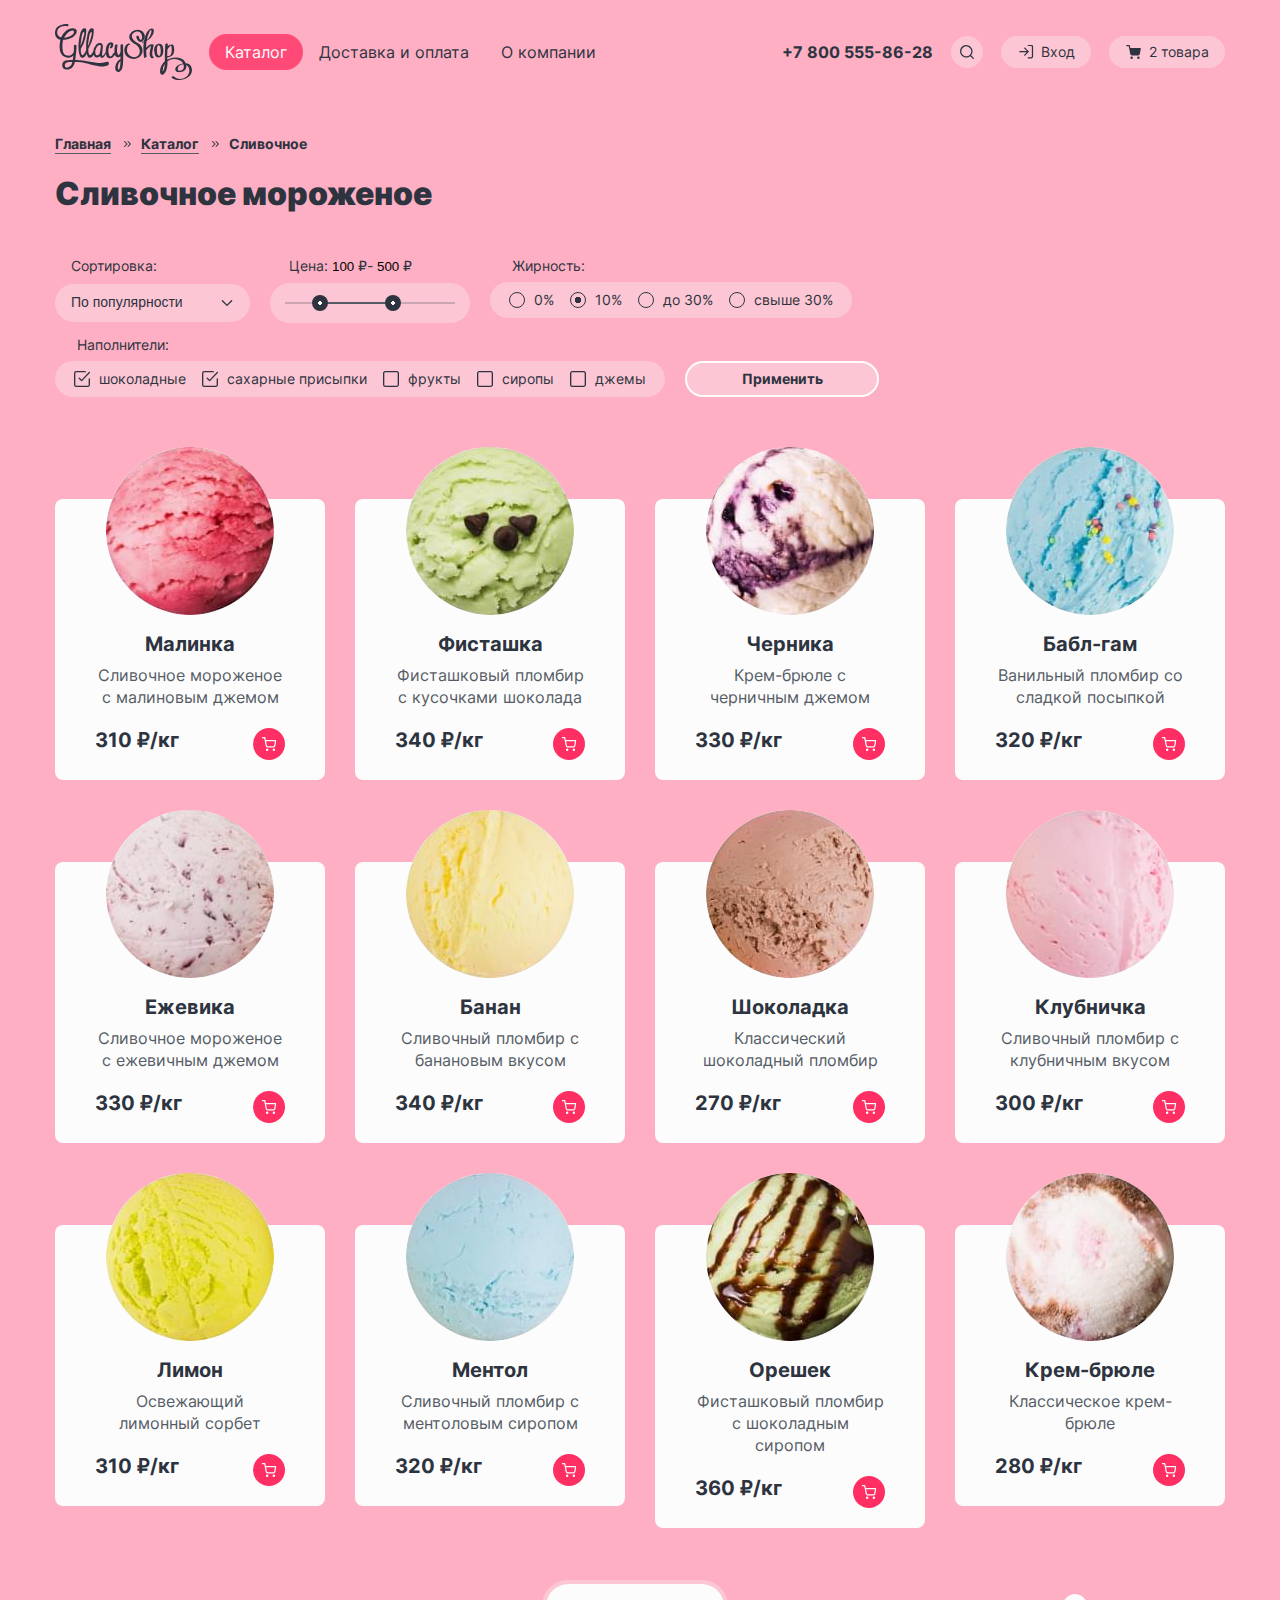
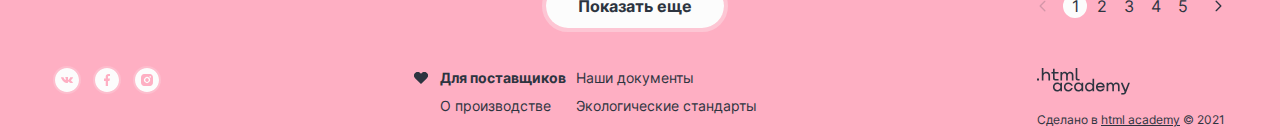
==== commit 29ec22f7: "Декоративные элементы на внутренней странице" ====
--- a/catalog.html
+++ b/catalog.html
@@ -82,67 +82,77 @@
               <option value="expensive">Сначала дорогое</option>
             </select>
           </div>
-          <fieldset class="catalog-filter-group">
-            <div class="price">
-              <p>Цена:
-                <label class="catalog-filter-label">
-                  <input class="catalog-filter-input" type="text" name="min-price" value="100">₽-
-                </label>
-                <label class="catalog-filter-label">
-                  <input class="catalog-filter-input" type="text" name="max-price" value="500">₽
-                </label>
-              </p>
-            </div>
-            <div class="range">
-              <button class="range-toggle toggle-min" type="button" aria-label="Изменить минимальную цену"></button>
-              <button class="range-toggle toggle-max" type="button" aria-label="Изменить максимальную цену"></button>
-            </div>
-          </fieldset>
-          <fieldset class="catalog-filter-group">
-            <legend class="catalog-filter-title">Жирность:</legend>
-            <ul class="catalog-filter-list list-default">
-              <li class="catalog-filter-item">
-                <label class="control" for="zero">0%</label>
-                <input class="visually-hidden" type="radio" name="product-group" value="0" id="zero">
-              </li>
-              <li class="catalog-filter-item">
-                <label class="control" for="ten">10%</label>
-                <input class="visually-hidden" type="radio" name="product-group" value="10" id="ten" checked>
-              </li>
-              <li class="catalog-filter-item">
-                <label class="control" for="upToThirty">до 30%</label>
-                <input class="visually-hidden" type="radio" name="product-group" value="up-to-30" id="upToThirty">
-              </li>
-              <li class="catalog-filter-item">
-                <label class="control" for="overThirty">свыше 30%</label>
-                <input class="visually-hidden" type="radio" name="product-group" value="over-30" id="overThirty">
-              </li>
-            </ul>
-          </fieldset>
+          <div class="filter-field">
+            <fieldset class="catalog-filter-group">
+              <div class="price">
+                <p>Цена:
+                  <label class="catalog-filter-label">
+                    <input class="catalog-filter-input" type="text" name="min-price" value="100">₽-
+                  </label>
+                  <label class="catalog-filter-label">
+                    <input class="catalog-filter-input" type="text" name="max-price" value="500">₽
+                  </label>
+                </p>
+              </div>
+              <div class="range">
+                <div class="price-field">
+                  <div class="price-line">
+                    <div class="price-line price-line--black"></div>
+                  </div>
+                  <button class="range-toggle toggle-min" type="button" aria-label="Изменить минимальную цену"></button>
+                  <button class="range-toggle toggle-max" type="button"
+                    aria-label="Изменить максимальную цену"></button>
+                </div>
+              </div>
+            </fieldset>
+          </div>
+          <div class="filter-field">
+            <fieldset class="catalog-filter-group">
+              <legend class="catalog-filter-title">Жирность:</legend>
+              <ul class="catalog-filter-list list-default">
+                <li class="catalog-filter-item">
+                  <input class="visually-hidden" type="radio" name="product-group" value="0" id="zero">
+                  <label class="control" for="zero">0%</label>
+                </li>
+                <li class="catalog-filter-item">
+                  <input class="visually-hidden" type="radio" name="product-group" value="10" id="ten" checked>
+                  <label class="control" for="ten">10%</label>
+                </li>
+                <li class="catalog-filter-item">
+                  <input class="visually-hidden" type="radio" name="product-group" value="up-to-30" id="upToThirty">
+                  <label class="control" for="upToThirty">до 30%</label>
+                </li>
+                <li class="catalog-filter-item">
+                  <input class="visually-hidden" type="radio" name="product-group" value="over-30" id="overThirty">
+                  <label class="control" for="overThirty">свыше 30%</label>
+                </li>
+              </ul>
+            </fieldset>
+          </div>
         </div>
         <div class="filter-footer">
           <fieldset class="catalog-filter-group">
-            <legend class="catalog-filter-title">Наполнители</legend>
+            <legend class="catalog-filter-title">Наполнители:</legend>
             <ul class="catalog-filter-list list-default">
               <li class="catalog-filter-item">
-                <label class="control" for="chocolate">шоколадные</label>
                 <input class="visually-hidden" type="checkbox" name="chocolate" id="chocolate" checked>
-              </li>
-              <li class="catalog-filter-item">
-                <label class="control" for="powdered-sugar">сахарные присыпки</label>
+                <label class="choice" for="chocolate">шоколадные</label>
+              </li>
+              <li class="catalog-filter-item">
                 <input class="visually-hidden" type="checkbox" name="powdered-sugar" id="powdered-sugar" checked>
-              </li>
-              <li class="catalog-filter-item">
-                <label class="control" for="fruits">фрукты</label>
+                <label class="choice" for="powdered-sugar">сахарные присыпки</label>
+              </li>
+              <li class="catalog-filter-item">
                 <input class="visually-hidden" type="checkbox" name="fruits" id="fruits">
-              </li>
-              <li class="catalog-filter-item">
-                <label class="control" for="syrups">сиропы</label>
+                <label class="choice" for="fruits">фрукты</label>
+              </li>
+              <li class="catalog-filter-item">
                 <input class="visually-hidden" type="checkbox" name="syrups" id="syrups">
-              </li>
-              <li class="catalog-filter-item">
-                <label class="control" for="jams">джемы</label>
+                <label class="choice" for="syrups">сиропы</label>
+              </li>
+              <li class="catalog-filter-item">
                 <input class="visually-hidden" type="checkbox" name="jams" id="jams">
+                <label class="choice" for="jams">джемы</label>
               </li>
             </ul>
           </fieldset>
@@ -323,13 +333,13 @@
       </h2>
       <a class="show-more button" href="#">Показать еще</a>
       <div class="pagination">
-        <a class="pagination-button pagination-button--early" href="#" aria-label="Предыдущая страница"></a>
+        <a class="pagination-arrow pagination-arrow--early" aria-label="Предыдущая страница"></a>
         <a class="pagination-button" aria-label="Перейти к первой странице">1</a>
         <a class="pagination-button" href="#" aria-label="Перейти ко второй транице">2</a>
         <a class="pagination-button" href="#" aria-label="Перейти к третьей странице">3</a>
         <a class="pagination-button" href="#" aria-label="Перейти к четвертой странице">4</a>
         <a class="pagination-button" href="#" aria-label="Перейти к пятой странице">5</a>
-        <a class="pagination-button pagination-button--next" href="#" aria-label="Следующая страница"></a>
+        <a class="pagination-arrow pagination-arrow--next" href="#" aria-label="Следующая страница"></a>
       </div>
     </section>
   </main>
@@ -337,8 +347,10 @@
   <footer class="page-footer container">
     <div class="socials">
       <a class="socials-link socials-link--vk" href="https://twitter.com/htmlacademy_ru" aria-label="Вконтакте"></a>
-      <a class="socials-link socials-link--facebook" href="https://www.facebook.com/htmlacademy" aria-label="Фейсбук"></a>
-      <a class="socials-link socials-link--instagram" href="https://www.instagram.com/htmlacademy/" aria-label="Инстаграм"></a>
+      <a class="socials-link socials-link--facebook" href="https://www.facebook.com/htmlacademy"
+        aria-label="Фейсбук"></a>
+      <a class="socials-link socials-link--instagram" href="https://www.instagram.com/htmlacademy/"
+        aria-label="Инстаграм"></a>
     </div>
     <ul class="info list-default">
       <li class="info-item">
--- a/css/styles.css
+++ b/css/styles.css
@@ -52,6 +52,7 @@
   --color-navigation: #fcfcfc80;
   --color-pagination: #fcfcfc66;
   --color-disabled: #b9b9b94d;
+  --color-social: #fcfcfc33;
 }
 
 body {
@@ -166,11 +167,12 @@
   width: 16px;
   height: 16px;
   border-radius: 50%;
-  border-top: 2px solid rgba(255, 255, 255, 0.2);
-  border-right: 2px solid rgba(255, 255, 255, 0.2);
-  border-bottom: 2px solid rgba(255, 255, 255, 0.2);
+  border-top: 2px solid #ffffff33;
+  border-right: 2px solid #ffffff33;
+  border-bottom: 2px solid #ffffff33;
   animation: spinner 1.5s infinite linear;
 }
+
 .button--process::before {
   border-left: 2px solid var(--color-extra-light);
 }
@@ -183,6 +185,7 @@
   0% {
     transform: translateY(-50%) rotate(0deg);
   }
+
   100% {
     transform: translateY(-50%) rotate(360deg);
   }
@@ -397,7 +400,7 @@
   height: 24px;
   text-decoration: none;
   border-radius: 50%;
-  outline: 4px solid var(--color-ghost);
+  outline: 2px solid var(--color-social);
   position: relative;
   transition: all 0.3s;
   cursor: pointer;
@@ -820,7 +823,7 @@
 .field-tooltip {
   display: none;
   position: absolute;
-  top: 78%;
+  top: 60%;
   left: 114%;
   transform: translateY(-50%);
   font-size: 12px;
@@ -837,14 +840,14 @@
 .field-tooltip::before {
   content: "";
   position: absolute;
-  top: 10px;
+  top: 45%;
   left: -6px;
   width: 10px;
   height: 10px;
   background-color: var(--color-extra-light);
   border-left: 1px solid var(--color-basic-neutral);
   border-top: 1px solid var(--color-basic-neutral);
-  transform: rotate(-45deg);
+  transform: translateY(-50%) rotate(-45deg);
 }
 
 .field-label--help::before {
@@ -875,6 +878,7 @@
 .contacts-content {
   background-image: url("../img/contacts-bg.jpg");
   background-color: #008080;
+  background-size: cover;
   background-repeat: no-repeat;
   border-radius: 16px;
   padding: 64px;
@@ -1001,6 +1005,8 @@
 }
 
 .breadcrumbs-link {
+  position: relative;
+  text-decoration: none;
   display: block;
   font-weight: 700;
   font-size: 14px;
@@ -1008,8 +1014,14 @@
   color: var(--color-extra-dark);
 }
 
-.breadcrumbs-link:not([href]) {
-  text-decoration: none;
+.breadcrumbs-link[href]::before {
+  content: "";
+  position: absolute;
+  bottom: 0;
+  left: 0;
+  width: 100%;
+  height: 1px;
+  background-color: var(--color-basic-dark);
 }
 
 .inner-header-title {
@@ -1030,11 +1042,214 @@
 .filter-header {
   display: flex;
   flex-wrap: wrap;
+  margin-bottom: 12px;
+}
+
+.filter-field:not(:last-child) {
+  margin-right: 20px;
+}
+
+.filter-label {
+  display: block;
+  font-size: 14px;
+  line-height: 20px;
+  color: var(--color-extra-dark);
+  margin: 0 0 8px 16px;
+}
+
+.select-control {
+  font-size: 14px;
+  line-height: 20px;
+  color: var(--color-extra-dark);
+  width: 195px;
+  padding: 6px 27px 8px 14px;
+  border-radius: 20px;
+  appearance: none;
+  background: url("../img/catalog/select-arrow.svg") no-repeat 91.5% 50% / 12px 10px var(--color-ghost);
+  border: 2px solid transparent;
+}
+
+.select-control:hover {
+  background-color: var(--color-navigation);
+}
+.select-control:focus {
+  background-color: var(--color-pagination);
+  border-color: var(--color-extra-light);
+}
+
+.catalog-filter-input {
+  width: 26px;
+  padding: 0;
+  border: none;
+  background-color: transparent;
+}
+
+.range {
+  background-color: var(--color-ghost);
+  width: 200px;
+  height: 40px;
+  padding: 9px 15px;
+  border-radius: 20px;
+}
+
+.price p {
+  margin: 0 0 7px 19px;
+}
+
+.price-field {
+  position: relative;
+  height: 100%;
+}
+
+.price-line {
+  position: absolute;
+  top: 50%;
+  transform: translateY(-50%);
+  left: 0;
+  width: 100%;
+  height: 2px;
+  background-color: #565c664d;
+}
+
+.price-line--black {
+  left: 33px;
+  width: 45%;
+  background-color: #565c66;
+}
+
+.range-toggle {
+  position: absolute;
+  top: 50%;
+  transform: translateY(-50%);
+  width: 16px;
+  height: 16px;
+  border: none;
+  padding: 0;
+  border-radius: 50%;
+  background-image: radial-gradient(var(--color-extra-light) 0, var(--color-extra-light) 2px, var(--color-extra-dark) 2px, var(--color-extra-dark) 100%);
+}
+
+.toggle-min {
+  left: 16%;
+}
+
+.toggle-max {
+  left: 59%;
+}
+
+.range-toggle:hover {
+  background-image: radial-gradient(var(--color-extra-dark) 0, var(--color-extra-dark) 2px, var(--color-extra-light) 2px, var(--color-extra-light) 100%);
+}
+
+.range-toggle:focus {
+  background-image: radial-gradient(var(--color-extra-dark) 0, var(--color-extra-dark) 2px, var(--color-extra-light) 2px, var(--color-extra-light) 7px, var(--color-extra-dark) 7px, var(--color-extra-dark) 100%);
+}
+
+.range-toggle:active {
+  background-image: radial-gradient(var(--color-extra-dark) 0, var(--color-extra-dark) 100%);
+}
+
+.catalog-filter-title {
+  margin: 0 0 6px 20px;
+}
+
+.catalog-filter-list {
+  display: flex;
+  flex-wrap: wrap;
+  background-color: var(--color-ghost);
+  border-radius: 20px;
+  padding: 8px 19px;
+}
+
+.catalog-filter-item input:checked~.control::before {
+  background-image: radial-gradient(var(--color-extra-dark) 0, var(--color-extra-dark) 3px, transparent 3px, transparent 100%);
+  ;
+}
+
+.catalog-filter-item:not(:last-child) {
+  margin-right: 16px;
+}
+
+.control {
+  position: relative;
+  font-size: 14px;
+  line-height: 20px;
+  color: var(--color-extra-dark);
+  padding-left: 25px;
+}
+
+.control::before {
+  content: "";
+  position: absolute;
+  transform: translateY(-50%);
+  top: 50%;
+  left: 0;
+  width: 16px;
+  height: 16px;
+  border: 1px solid var(--color-extra-dark);
+  border-radius: 50%;
+}
+
+.catalog-filter-item input:hover:not(.catalog-filter-item input:disabled):not(.catalog-filter-item input:checked)~.control::before {
+  background-image: none;
+  border-color: var(--color-extra-light);
+}
+
+.catalog-filter-item input:checked~.control:hover::before {
+  background-image: radial-gradient(var(--color-extra-light) 0, var(--color-extra-light) 3px, transparent 3px, transparent 100%);
+  border-color: var(--color-extra-light);
+}
+
+.catalog-filter-item input:disabled~.control::before,
+.catalog-filter-item input:disabled:checked~.control::before {
+  opacity: 0.4;
+}
+
+.choice {
+  position: relative;
+  font-size: 14px;
+  line-height: 20px;
+  color: var(--color-extra-dark);
+  padding-left: 25px;
+}
+
+.choice::before {
+  content: "";
+  position: absolute;
+  transform: translateY(-50%);
+  top: 50%;
+  left: 0;
+  width: 16px;
+  height: 16px;
+  mask: url("../img/catalog/checkbox-empty.svg") no-repeat center/cover;
+  -webkit-mask: url("../img/catalog/checkbox-empty.svg") no-repeat center/cover;
+  background-color: var(--color-extra-dark);
+}
+
+.catalog-filter-item input:checked~.choice::before {
+  mask: url("../img/catalog/checkbox-checked.svg") no-repeat center/cover;
+  -webkit-mask: url("../img/catalog/checkbox-checked.svg") no-repeat center/cover;
+  background-color: var(--color-extra-dark);
+}
+
+.catalog-filter-item input:hover:not(.catalog-filter-item input:disabled)~.choice::before,
+.catalog-filter-item input:checked~.choice:hover::before {
+  background-color: var(--color-extra-light);
+}
+
+.catalog-filter-item input:disabled~.choice::before,
+.catalog-filter-item input:disabled:checked~.choice::before {
+  opacity: 0.4;
 }
 
 .filter-footer {
   display: flex;
   flex-wrap: wrap;
+  align-items: flex-end;
+}
+
+.filter-footer .catalog-filter-list {
+  margin-right: 20px;
 }
 
 .sorting-type {
@@ -1058,6 +1273,24 @@
   background-color: var(--color-ghost);
   border: 2px solid var(--color-extra-light);
   border-radius: 20px;
+  width: 194px;
+  padding: 6px;
+}
+
+.sorting-type-submit:hover {
+  background-color: var(--color-extra-light);
+  outline: 2px solid var(--color-ghost);
+}
+
+.sorting-type-submit:focus {
+  background-color: var(--color-ghost);
+  outline: 2px solid #2d3440;
+}
+
+.sorting-type-submit:disabled {
+  background-color: var(--color-ghost);
+  outline: 2px solid var(--color-extra-light);
+  opacity: 0.4;
 }
 
 .catalog {
@@ -1077,7 +1310,7 @@
 }
 
 .show-more {
-  margin: 0 auto;
+  margin: 0 auto 0 42%;
 }
 
 .pagination-button {
@@ -1095,48 +1328,42 @@
   border-radius: 50%;
 }
 
-.pagination-button:not(:last-child),
-.pagination-button:not(:first-child) {
-  margin-right: 16px;
-}
-
-.pagination-button:not(:last-child):hover,
-.pagination-button:not(:first-child):hover {
+.pagination-button:not(:last-child) {
+  margin-left: 3px;
+}
+
+.pagination-button:not([href]) {
+  background-color: var(--color-extra-light);
+}
+
+.pagination-button:hover {
   background-color: var(--color-pagination);
 }
 
-.pagination-button:not(:last-child):focus,
-.pagination-button:not(:first-child):focus {
+.pagination-button:focus {
   background-color: var(--color-pagination);
 }
 
-.pagination-button:not(:last-child):active {
-  background-color: var(--color-extra-light);
-}
-
-.pagination-button--early,
-.pagination-button--next {
-  width: 16px;
-  height: 16px;
+.pagination-button:active {
+  background-color: var(--color-extra-light);
+}
+
+.pagination-arrow {
+  width: 12px;
+  height: 12px;
   background: url("../img/catalog/icon-arrow.svg") no-repeat center center;
-  background-size: 16px 16px;
-}
-
-.pagination-button--early {
+  background-size: 12px 12px;
+}
+
+.pagination-arrow:not([href]) {
+  opacity: 0.2;
+}
+
+.pagination-arrow--early {
   transform: rotate(180deg);
-  opacity: 0.2;
-}
-
-.pagination-button:not([href])::before {
-  background-color: var(--color-extra-light);
-  border-radius: 50%;
-  background-color: var(--color-extra-light);
-  content: "";
-  position: absolute;
-  top: 50%;
-  left: 50%;
-  transform: translate(-50%, -50%);
-  width: 24px;
-  height: 24px;
-  z-index: -1;
-}
+  margin-right: 12px;
+}
+
+.pagination-arrow--next {
+  margin-left: 18px;
+}
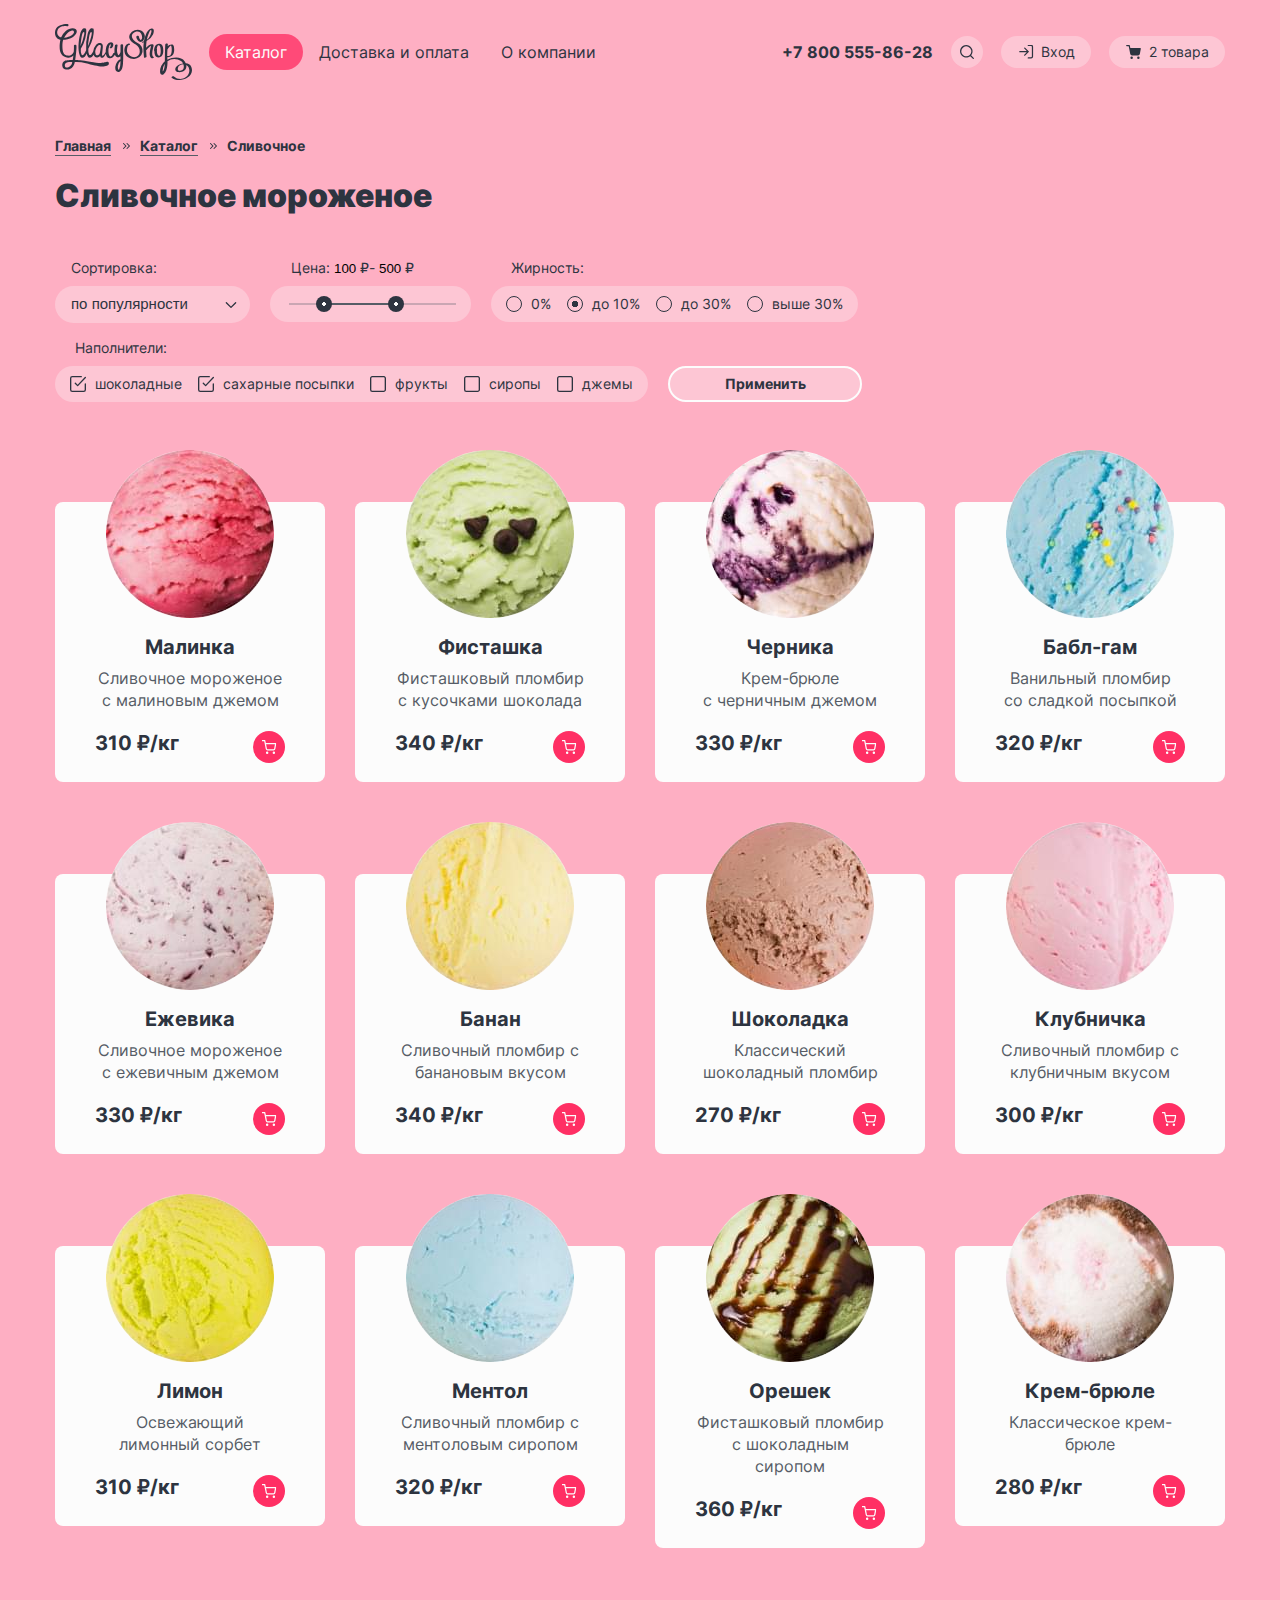
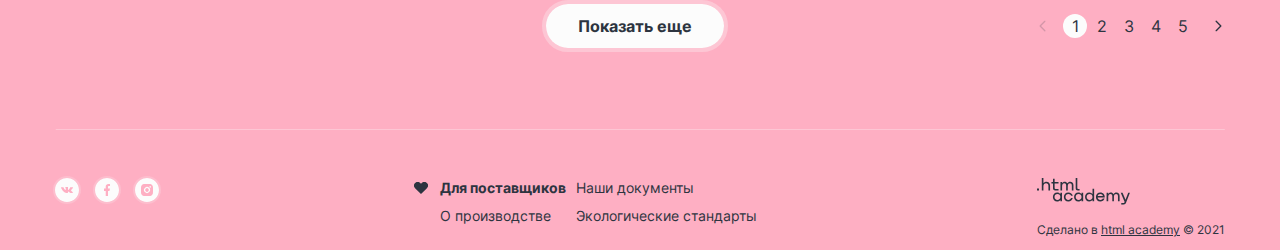
==== commit ec38f1f9: "Верстка оставшихся компонентов" ====
--- a/catalog.html
+++ b/catalog.html
@@ -10,12 +10,33 @@
 <body>
   <header class="page-header container">
     <nav class="navigation">
-      <a class="logo" href="index.html">
+      <a class="logo" href="/index.html">
         <img src="img/header/logo.svg" width="137" height="56" alt="Логотип глейси">
       </a>
       <ul class="navigation-list list-default">
-        <li class="navigation-item">
+        <li class="navigation-item navigation-item--menu">
           <a class="navigation-link navigation-link--current" href="catalog.html">Каталог</a>
+          <div class="popup popup--catalog">
+            <div class="popup-content">
+              <ul class="catalog-list list-default">
+                <li class="catalog-item">
+                  <a class="catalog-link catalog-link--new" href="#">Новинки</a>
+                </li>
+                <li class="catalog-item">
+                  <a class="catalog-link" href="#">Сливочное</a>
+                </li>
+                <li class="catalog-item">
+                  <a class="catalog-link catalog-link--active" href="#">Щербеты</a>
+                </li>
+                <li class="catalog-item">
+                  <a class="catalog-link" href="#">Фруктовый лед</a>
+                </li>
+                <li class="catalog-item">
+                  <a class="catalog-link" href="#">Мелорин</a>
+                </li>
+              </ul>
+            </div>
+          </div>
         </li>
         <li class="navigation-item">
           <a class="navigation-link" href="#">Доставка и оплата</a>
@@ -28,12 +49,102 @@
         <a class="interaction-phone" href="tel:+78005558628">+7 800 555-86-28</a>
         <div class="interaction-item">
           <a class="interaction-link interaction-link--search" href="#" aria-label="Поиск"></a>
+          <div class="popup">
+            <div class="popup-content">
+              <form class="search-form" action="https://echo.htmlacademy.ru/" method="GET">
+                <div class="field">
+                  <label class="field-label visually-hidden" for="search">Поиск</label>
+                  <input class="field-input field-input--search" type="search" placeholder="Поиск по сайту" id="search"
+                    name="search">
+                  <button class="cross-button cross-button--search" type="button">
+                    <span></span>
+                    <span></span>
+                  </button>
+                </div>
+              </form>
+            </div>
+          </div>
         </div>
         <div class="interaction-item">
           <a class="interaction-link interaction-link--login" href="#">Вход</a>
+          <div class="popup">
+            <div class="popup-content">
+              <div class="login">
+                <h3 class="login-title title">Личный кабинет</h3>
+                <form class="login-form" action="https://echo.htmlacademy.ru/" method="GET">
+                  <div class="field">
+                    <label class="field-label visually-hidden" for="login">Email</label>
+                    <input class="field-input" type="email" placeholder="email@example.com
+                    " id="login" name="login">
+                  </div>
+                  <div class="field">
+                    <label class="field-label visually-hidden" for="password">Пароль</label>
+                    <input class="field-input" type="password" placeholder="••••••" id="password" name="password">
+                  </div>
+                  <div class="login-footer">
+                    <button class="button button--red" type="button">Войти</button>
+                    <div class="check-in">
+                      <a href="#">Забыли пароль?</a>
+                      <a href="#">Регистрация</a>
+                    </div>
+                  </div>
+                </form>
+              </div>
+            </div>
+          </div>
         </div>
         <div class="interaction-item">
           <a class="interaction-link interaction-link--full" href="#" aria-label="Корзина">2 товара</a>
+          <div class="popup">
+            <div class="popup-content">
+              <div class="cart">
+                <div class="cart-text">
+                  <p>Ваша корзина пока пуста</p>
+                </div>
+                <div class="cart-product">
+                  <h3 class="title cart-title">Корзина</h3>
+                  <ul class="cart-list list-default">
+                    <li class="cart-item">
+                      <div class="goods">
+                        <div class="goods-content">
+                          <img src="img/catalog/goods-1.jpg" alt="Малинка" width="46" height="48">
+                          <div class="goods-text">
+                            <p>Малинка</p>
+                            <p>1 кг х 310 ₽</p>
+                          </div>
+                        </div>
+                        <p class="goods-price">310 ₽</p>
+                        <button class="cross-button goods-button" type="button">
+                          <span></span>
+                          <span></span>
+                        </button>
+                      </div>
+                    </li>
+                    <li class="cart-item">
+                      <div class="goods">
+                        <div class="goods-content">
+                          <img src="img/catalog/goods-4.jpg" alt="Бабл-гам" width="46" height="48">
+                          <div class="goods-text">
+                            <p>Бабл-гам</p>
+                            <p>1,5 кг х 320 ₽</p>
+                          </div>
+                        </div>
+                        <p class="goods-price">480 ₽</p>
+                        <button class="cross-button goods-button" type="button">
+                          <span></span>
+                          <span></span>
+                        </button>
+                      </div>
+                    </li>
+                  </ul>
+                  <div class="cart-footer">
+                    <a class="button button--red" href="#">Оформить заказ</a>
+                    <p>Итого:<span> 790</span> ₽</p>
+                  </div>
+                </div>
+              </div>
+            </div>
+          </div>
         </div>
       </div>
     </nav>
@@ -77,7 +188,7 @@
           <div class="filter-field">
             <label class="filter-label" for="sorting">Сортировка:</label>
             <select class="select-control" id="sorting" name="sorting">
-              <option value="popular">По популярности</option>
+              <option value="popular">по популярности</option>
               <option value="cheap">Сначала дешёвое</option>
               <option value="expensive">Сначала дорогое</option>
             </select>
@@ -116,7 +227,7 @@
                 </li>
                 <li class="catalog-filter-item">
                   <input class="visually-hidden" type="radio" name="product-group" value="10" id="ten" checked>
-                  <label class="control" for="ten">10%</label>
+                  <label class="control" for="ten">до 10%</label>
                 </li>
                 <li class="catalog-filter-item">
                   <input class="visually-hidden" type="radio" name="product-group" value="up-to-30" id="upToThirty">
@@ -124,7 +235,7 @@
                 </li>
                 <li class="catalog-filter-item">
                   <input class="visually-hidden" type="radio" name="product-group" value="over-30" id="overThirty">
-                  <label class="control" for="overThirty">свыше 30%</label>
+                  <label class="control" for="overThirty">выше 30%</label>
                 </li>
               </ul>
             </fieldset>
@@ -140,7 +251,7 @@
               </li>
               <li class="catalog-filter-item">
                 <input class="visually-hidden" type="checkbox" name="powdered-sugar" id="powdered-sugar" checked>
-                <label class="choice" for="powdered-sugar">сахарные присыпки</label>
+                <label class="choice" for="powdered-sugar">сахарные посыпки</label>
               </li>
               <li class="catalog-filter-item">
                 <input class="visually-hidden" type="checkbox" name="fruits" id="fruits">
@@ -198,7 +309,7 @@
             <h3 class="product-title">
               Черника
             </h3>
-            <p class="product-about">Крем-брюле с черничным джемом</p>
+            <p class="product-about">Крем-брюле с&nbsp;черничным джемом</p>
             <div class="product-description">
               <p class="product-price">330 ₽/кг</p>
               <button class="product-button" type="button" aria-label="Добавить в корзину"></button>
@@ -211,7 +322,7 @@
             <h3 class="product-title">
               Бабл-гам
             </h3>
-            <p class="product-about">Ванильный пломбир со сладкой посыпкой</p>
+            <p class="product-about">Ванильный пломбир со&nbsp;сладкой посыпкой</p>
             <div class="product-description">
               <p class="product-price">320 ₽/кг</p>
               <button class="product-button" type="button" aria-label="Добавить в корзину"></button>
--- a/css/styles.css
+++ b/css/styles.css
@@ -120,15 +120,18 @@
 .button--red {
   color: var(--color-extra-light);
   background-color: var(--color-extra-bright);
-  border: 4px solid var(--color-extra-bright);
   border-radius: 26px;
-  transition: all 0.3s;
-  cursor: pointer;
-}
-
-.button--red:hover,
+  border: none;
+  outline-color: #ff2f644d;
+}
+
+.button--red:hover {
+  color: var(--color-extra-dark);
+  background-color: var(--color-ghost);
+  outline-color: var(--color-extra-bright);
+}
+
 .product-button:hover {
-  color: var(--color-extra-dark);
   background-color: var(--color-ghost);
   outline: 2px solid var(--color-extra-bright);
 }
@@ -275,12 +278,191 @@
   background-color: var(--color-special-bright);
 }
 
+.navigation-link--current:focus {
+  outline: 2px solid var(--color-extra-dark);
+}
+
 .interaction-phone {
   font-weight: 700;
   line-height: 20px;
   color: var(--color-extra-dark);
   text-decoration: none;
   margin-right: 18px;
+}
+
+.interaction-item,
+.navigation-item {
+  position: relative;
+}
+
+.popup {
+  position: absolute;
+  top: 100%;
+  right: 0;
+  padding-top: 7px;
+  z-index: 99;
+  display: none;
+}
+
+.popup--catalog {
+  left: 0;
+  width: 140px;
+}
+
+.catalog-link {
+  color: var(--color-extra-dark);
+  display: block;
+  font-size: 14px;
+  line-height: 20px;
+  text-decoration: none;
+  padding: 6px 17px;
+  outline: none;
+}
+
+.catalog-link--new {
+  font-weight: 700;
+  position: relative;
+  margin-bottom: 7px;
+  padding: 17px 16px 12px 16px;
+}
+
+.catalog-link--new::before {
+  position: absolute;
+  content: "";
+  top: 100%;
+  left: 50%;
+  transform: translateX(-50%);
+  height: 1px;
+  width: 75%;
+  background-color: var(--color-basic-neutral);
+}
+
+.catalog-link:not(.catalog-link--active):hover,
+.catalog-link:not(.catalog-link--active):focus-visible {
+  background-color: #ffcbd8;
+}
+
+.catalog-link:not(.catalog-link--active):active {
+  background-color: #ff7799;
+}
+
+.catalog-link--active {
+  background-color: var(--color-special-bright);
+  color: var(--color-extra-light);
+}
+
+.search-form {
+  width: 355px;
+  padding: 25px 16px;
+}
+
+.login {
+  padding: 50px 47px;
+}
+
+.login-form {
+  width: 324px;
+}
+
+.login-title,
+.cart-title {
+  margin: 0 0 31px;
+  font-size: 24px;
+  line-height: 30px;
+}
+
+.login-form .field:not(:last-child) {
+  margin-bottom: 16px;
+}
+
+.login-form .field:last-child {
+  margin-bottom: 28px;
+}
+
+.login-footer {
+  display: flex;
+}
+
+.login-footer button {
+  margin-right: 22px;
+  width: 115px;
+  padding: 12px 29px;
+}
+
+.check-in a {
+  display: inline-block;
+  vertical-align: middle;
+  color: var(--color-extra-dark);
+  font-size: 14px;
+  line-height: 20px;
+  text-decoration: none;
+  position: relative;
+}
+
+.check-in a::before {
+  position: absolute;
+  content: "";
+  bottom: 1px;
+  left: 0;
+  width: 100%;
+  background-color: var(--color-extra-dark);
+  height: 1px;
+}
+
+.popup-content {
+  box-shadow: 0 8px 16px 0 #2d34401f;
+  background-color: var(--color-extra-light);
+  border-radius: 4px;
+}
+
+.field-input--search::-webkit-search-decoration,
+.field-input--search::-webkit-search-cancel-button,
+.field-input--search::-webkit-search-results-button,
+.field-input--search::-webkit-search-results-decoration {
+  appearance: none;
+}
+
+.field-input--search {
+  padding-right: 40px;
+}
+
+.cross-button {
+  position: relative;
+  width: 10px;
+  height: 10px;
+  padding: 0;
+  border: none;
+  background-color: transparent;
+}
+
+.cross-button--search {
+  position: absolute;
+  top: 50%;
+  right: 17px;
+  transform: translateY(-50%);
+}
+
+.cross-button span {
+  position: absolute;
+  width: 100%;
+  top: 50%;
+  left: 50%;
+  height: 1px;
+  background-color: var(--color-extra-dark);
+  opacity: 0.4;
+}
+
+.cross-button span:first-child {
+  transform: translate(-50%, -50%) rotate(45deg);
+}
+
+.cross-button span:last-child {
+  transform: translate(-50%, -50%) rotate(-45deg);
+}
+
+.cross-button--search:hover span,
+.cross-button--search:focus span {
+  opacity: 1;
 }
 
 .interaction-item:not(:last-child) {
@@ -309,6 +491,110 @@
 .interaction-link--search {
   width: 32px;
   height: 32px;
+}
+
+.cart-text {
+  padding: 50px 30px;
+  width: 288px;
+  display: none;
+}
+
+.cart-text p {
+  font-size: 24px;
+  line-height: 30px;
+  font-weight: 700;
+  text-align: center;
+  margin: 0;
+  color: var(--color-extra-dark);
+}
+
+.cart--empty .cart-text {
+  display: block;
+}
+
+.cart--empty .cart-product {
+  display: none;
+}
+
+.cart-product {
+  padding: 50px 48px;
+  width: 440px;
+}
+
+.cart-list {
+  padding-bottom: 31px;
+  margin-bottom: 28px;
+  border-bottom: 1px solid #e7e7e7;
+}
+
+.cart-item:not(:last-child) {
+  margin-bottom: 26px;
+}
+
+.goods {
+  display: flex;
+  align-items: center;
+}
+
+.goods-content {
+  display: flex;
+  align-items: center;
+  min-width: 210px;
+  margin-right: 15px;
+}
+
+.goods-content img {
+  display: block;
+  width: 46px;
+  height: 46px;
+  margin-right: 15px;
+}
+
+.goods-text p:first-child {
+  font-size: 18px;
+  line-height: 22px;
+  font-weight: 700;
+  color: var(--color-extra-dark);
+  margin: 0 0 3px;
+}
+
+.goods-text p:last-child {
+  font-size: 14px;
+  line-height: 20px;
+  color: var(--color-basic-neutral);
+  margin: 0;
+}
+
+.goods-price {
+  font-size: 18px;
+  line-height: 22px;
+  font-weight: 700;
+  color: var(--color-extra-dark);
+  margin: 0;
+}
+
+.goods-button {
+  margin-left: auto;
+  margin-right: 3px;
+}
+
+.cart-footer {
+  display: flex;
+  align-items: center;
+  justify-content: space-between;
+}
+
+.cart-footer button {
+  width: 196px;
+  padding: 10px;
+}
+
+.cart-footer p {
+  font-size: 18px;
+  line-height: 22px;
+  font-weight: 700;
+  color: var(--color-extra-dark);
+  margin: 5px 0 0 0;
 }
 
 .interaction-link::before {
@@ -353,18 +639,83 @@
   -webkit-mask: url("../img/header/cart-full.svg") no-repeat center/cover;
 }
 
+.interaction-item:hover .popup,
+.navigation-item:hover .popup,
+.interaction-item:focus-within .popup,
+.navigation-item:focus-within .popup {
+  display: block;
+}
+
+.navigation-item--menu:hover .navigation-link:not(.navigation-link--current),
+.navigation-item--menu:focus-within .navigation-link:not(.navigation-link--current),
+.interaction-item:hover .interaction-link,
+.interaction-item:focus-within .interaction-link {
+  background-color: var(--color-extra-light);
+}
+
+.slider-content {
+  position: relative;
+}
+
+.slider-showroom {
+  display: flex;
+}
+
 .slide {
   display: none;
 }
 
+.slider-frontline {
+  margin-right: 40px;
+}
+
 .slide--active {
   display: flex;
+}
+
+.slider-cover {
+  display: flex;
+  align-items: center;
+}
+
+.slider-preview {
+  position: relative;
+  width: 100%;
+}
+
+.slider-preview:not(:last-child) {
+  margin-right: 41px;
+}
+
+.slider-preview img {
+  display: block;
+  margin: 0 auto;
+  width: 66px;
+  height: 150px;
+}
+
+.slider-preview::before {
+  position: absolute;
+  content: "";
+  top: 50%;
+  left: 50%;
+  transform: translate(-50%, -50%);
+  border-radius: 50%;
+  width: 100px;
+  height: 100px;
+  z-index: -1;
+  background-color: #ffcbdb66;
+}
+
+.slider-preview--inactive {
+  display: none;
 }
 
 .slide-text {
   max-width: 500px;
   padding-top: 137px;
   padding-left: 71px;
+  margin-right: 42px;
 }
 
 .slide-name {
@@ -387,6 +738,131 @@
 
 .slide-button {
   width: 139px;
+}
+
+.slide-img {
+  position: relative;
+  width: 350px;
+  padding-top: 20px;
+}
+
+.slide-img img {
+  display: block;
+  margin: 0 auto;
+  width: 306px;
+  height: 507px;
+}
+
+.slide-img::before {
+  position: absolute;
+  content: "";
+  top: 50%;
+  left: 50%;
+  transform: translate(-50%, -50%);
+  border-radius: 50%;
+  width: 312px;
+  height: 312px;
+  z-index: -1;
+}
+
+.slide--strawberry .slide-img::before {
+  background-color: #ffcbd8;
+}
+
+.slide--banana .slide-img::before {
+  background-color: #9fc8ff;
+}
+
+.slide--marshmallow .slide-img::before {
+  background-color: #fcdc92;
+}
+
+.promo-button {
+  position: absolute;
+  top: 52.4%;
+  transform: translate(-50%, -50%);
+  width: 38px;
+  height: 38px;
+  padding: 0;
+  outline: none;
+  border: 2px solid var(--color-extra-light);
+  border-radius: 50%;
+  background-color: transparent;
+  cursor: pointer;
+}
+
+.promo-button--left {
+  left: 561px;
+}
+
+.promo-button--right {
+  left: 873px;
+}
+
+.promo-button::before {
+  position: absolute;
+  content: "";
+  transform: translate(-50%, -50%);
+  top: 50%;
+  left: 50%;
+  width: 16px;
+  height: 16px;
+  background-color: var(--color-extra-light);
+  mask: url("../img/promo-arrow.svg") no-repeat center/cover;
+  -webkit-mask: url("../img/promo-arrow.svg") no-repeat center/cover;
+}
+
+.promo-button--right::before {
+  transform: translate(-50%, -50%) rotate(180deg);
+}
+
+
+.promo-button:not(.promo-button:disabled):hover {
+  background-color: var(--color-extra-light);
+}
+
+.promo-button:not(.promo-button:disabled):hover::before,
+.promo-button:not(.promo-button:disabled):focus::before{
+  background-color: var(--color-extra-dark);
+}
+
+.promo-button:not(.promo-button:disabled):focus {
+  background-color: transparent;
+  border-color: var(--color-extra-dark);
+}
+
+.promo-button:disabled {
+  opacity: 0.4;
+}
+
+.slider-switcher {
+  display: flex;
+}
+
+.slider-switch {
+  width: 11px;
+  height: 11px;
+  background-color: var(--color-ghost);
+  border: 1px solid transparent;
+  border-radius: 50%;
+  padding: 0;
+  outline: none;
+}
+
+.slider-switch:not(:last-child) {
+  margin-right: 8px;
+}
+
+.slider-switch--active {
+  background-color: var(--color-extra-light);
+}
+
+.slider-switch:not(.slider-switch--active):hover {
+  border-color: var(--color-extra-light);
+}
+
+.slider-switch:not(.slider-switch--active):focus {
+  border-color: var(--color-extra-dark);
 }
 
 .socials {
@@ -440,6 +916,11 @@
   background-color: var(--color-extra-dark);
 }
 
+.socials-link:focus {
+  background-color: var(--color-extra-dark);
+  outline: 2px solid var(--color-extra-dark);
+}
+
 .presents {
   padding-top: 95px;
 }
@@ -518,7 +999,7 @@
   display: grid;
   grid-template-columns: repeat(auto-fill, minmax(270px, 270px));
   justify-content: center;
-  grid-gap: 30px;
+  grid-gap: 40px 30px;
 }
 
 .product-img {
@@ -534,7 +1015,7 @@
 
 .product-content {
   background-color: var(--color-extra-light);
-  padding: 133px 40px 20px;
+  padding: 133px 40px 19px;
   border-radius: 8px;
 }
 
@@ -599,7 +1080,7 @@
 .manufacture-block {
   padding: 24px;
   background-image: url("../img/manufacture-bg.jpg");
-  background-color: #008080;
+  background-color: var(--color-extra-light);
   background-repeat: repeat;
   background-size: cover;
   border-radius: 16px;
@@ -699,7 +1180,7 @@
 .subscription {
   width: 570px;
   background-image: url("../img/subscription-bg.jpg");
-  background-color: #008080;
+  background-color: var(--color-extra-light);
   background-repeat: repeat;
   border-radius: 16px;
   padding: 6px;
@@ -733,7 +1214,7 @@
   display: flex;
   justify-content: space-between;
   background-image: url("../img/connection-bg.jpg");
-  background-color: #008080;
+  background-color: var(--color-extra-light);
   background-repeat: no-repeat;
   border-radius: 16px;
   padding: 64px 64px 64px 100px;
@@ -783,11 +1264,11 @@
   cursor: pointer;
 }
 
-.field-input:not(.field-input:disabled):hover {
+.field-input:not(.field-input:disabled):not(.field-input--search):hover {
   outline-color: var(--color-extra-dark);
 }
 
-.field-input:focus {
+.field-input:not(.field-input--search):focus {
   outline: 2px solid var(--color-extra-dark);
 }
 
@@ -877,7 +1358,7 @@
 
 .contacts-content {
   background-image: url("../img/contacts-bg.jpg");
-  background-color: #008080;
+  background-color: var(--color-extra-light);
   background-size: cover;
   background-repeat: no-repeat;
   border-radius: 16px;
@@ -928,7 +1409,7 @@
   display: flex;
   flex-wrap: wrap;
   justify-content: space-between;
-  padding-top: 40px;
+  padding-top: 49px;
   align-items: flex-start;
 }
 
@@ -976,7 +1457,7 @@
 }
 
 .breadcrumbs {
-  padding-top: 30px;
+  padding-top: 32px;
   margin-bottom: 17px;
 }
 
@@ -987,7 +1468,7 @@
 
 .breadcrumbs-item:not(:last-child) {
   position: relative;
-  padding-right: 20px;
+  padding-right: 19px;
   margin-right: 10px;
 }
 
@@ -1042,7 +1523,7 @@
 .filter-header {
   display: flex;
   flex-wrap: wrap;
-  margin-bottom: 12px;
+  margin-bottom: 15px;
 }
 
 .filter-field:not(:last-child) {
@@ -1058,20 +1539,22 @@
 }
 
 .select-control {
-  font-size: 14px;
-  line-height: 20px;
+  font-size: 15px;
+  line-height: 19px;
   color: var(--color-extra-dark);
   width: 195px;
   padding: 6px 27px 8px 14px;
   border-radius: 20px;
   appearance: none;
-  background: url("../img/catalog/select-arrow.svg") no-repeat 91.5% 50% / 12px 10px var(--color-ghost);
+  background: url("../img/catalog/select-arrow.svg") no-repeat 94% 50% / 12px 10px var(--color-ghost);
   border: 2px solid transparent;
+  outline: none;
 }
 
 .select-control:hover {
   background-color: var(--color-navigation);
 }
+
 .select-control:focus {
   background-color: var(--color-pagination);
   border-color: var(--color-extra-light);
@@ -1086,14 +1569,14 @@
 
 .range {
   background-color: var(--color-ghost);
-  width: 200px;
-  height: 40px;
-  padding: 9px 15px;
+  width: 201px;
+  height: 36px;
+  padding: 10px 15px 10px 19px;
   border-radius: 20px;
 }
 
 .price p {
-  margin: 0 0 7px 19px;
+  margin: 0 0 8px 21px;
 }
 
 .price-field {
@@ -1127,6 +1610,9 @@
   padding: 0;
   border-radius: 50%;
   background-image: radial-gradient(var(--color-extra-light) 0, var(--color-extra-light) 2px, var(--color-extra-dark) 2px, var(--color-extra-dark) 100%);
+  transition: all 0.3s;
+  cursor: pointer;
+  outline: none;
 }
 
 .toggle-min {
@@ -1150,7 +1636,7 @@
 }
 
 .catalog-filter-title {
-  margin: 0 0 6px 20px;
+  margin: 0 0 8px 18px;
 }
 
 .catalog-filter-list {
@@ -1158,7 +1644,7 @@
   flex-wrap: wrap;
   background-color: var(--color-ghost);
   border-radius: 20px;
-  padding: 8px 19px;
+  padding: 8px 15px;
 }
 
 .catalog-filter-item input:checked~.control::before {
@@ -1197,6 +1683,16 @@
 
 .catalog-filter-item input:checked~.control:hover::before {
   background-image: radial-gradient(var(--color-extra-light) 0, var(--color-extra-light) 3px, transparent 3px, transparent 100%);
+  border-color: var(--color-extra-light);
+}
+
+.catalog-filter-item input:focus:checked:not(.catalog-filter-item input:disabled)~.control::before {
+  background-image: radial-gradient(var(--color-extra-light) 0, var(--color-extra-light) 3px, transparent 3px, transparent 100%);
+  border-color: var(--color-extra-light);
+}
+
+.catalog-filter-item input:focus:not(.catalog-filter-item input:disabled)~.control::before {
+  background-image: none;
   border-color: var(--color-extra-light);
 }
 
@@ -1237,6 +1733,11 @@
   background-color: var(--color-extra-light);
 }
 
+.catalog-filter-item input:focus:not(.catalog-filter-item input:disabled)~.choice::before,
+.catalog-filter-item input:checked~.choice:focus::before {
+  background-color: var(--color-extra-light);
+}
+
 .catalog-filter-item input:disabled~.choice::before,
 .catalog-filter-item input:disabled:checked~.choice::before {
   opacity: 0.4;
@@ -1253,12 +1754,6 @@
 }
 
 .sorting-type {
-  font-size: 14px;
-  line-height: 20px;
-  color: var(--color-extra-dark);
-}
-
-.select-control {
   font-size: 14px;
   line-height: 20px;
   color: var(--color-extra-dark);
@@ -1275,32 +1770,37 @@
   border-radius: 20px;
   width: 194px;
   padding: 6px;
+  transition: all 0.3s;
+  cursor: pointer;
+  outline: none;
 }
 
 .sorting-type-submit:hover {
   background-color: var(--color-extra-light);
-  outline: 2px solid var(--color-ghost);
+  border: 2px solid var(--color-ghost);
 }
 
 .sorting-type-submit:focus {
   background-color: var(--color-ghost);
-  outline: 2px solid #2d3440;
+  border-color: #2d3440;
 }
 
 .sorting-type-submit:disabled {
   background-color: var(--color-ghost);
-  outline: 2px solid var(--color-extra-light);
+  border: 2px solid var(--color-extra-light);
   opacity: 0.4;
 }
 
 .catalog {
-  padding-top: 50px;
+  padding-top: 48px;
 }
 
 .pages {
   display: flex;
   flex-wrap: wrap;
   padding-top: 56px;
+  position: relative;
+  padding-bottom: 81px;
 }
 
 .pagination {
@@ -1326,6 +1826,8 @@
   width: 24px;
   height: 24px;
   border-radius: 50%;
+  border: 1px solid transparent;
+  outline: none;
 }
 
 .pagination-button:not(:last-child) {
@@ -1336,15 +1838,17 @@
   background-color: var(--color-extra-light);
 }
 
-.pagination-button:hover {
+.pagination-button[href]:hover {
+  border-color: var(--color-extra-light);
   background-color: var(--color-pagination);
 }
 
-.pagination-button:focus {
+.pagination-button[href]:focus {
+  border-color: var(--color-extra-dark);
   background-color: var(--color-pagination);
 }
 
-.pagination-button:active {
+.pagination-button[href]:active {
   background-color: var(--color-extra-light);
 }
 
@@ -1367,3 +1871,81 @@
 .pagination-arrow--next {
   margin-left: 18px;
 }
+
+.pages::before {
+  position: absolute;
+  content: "";
+  top: 100%;
+  left: 50%;
+  transform: translateX(-50%);
+  height: 1px;
+  width: 95%;
+  background-color: var(--color-ghost);
+}
+
+.modal {
+  position: fixed;
+  top: 0;
+  left: 0;
+  width: 100%;
+  height: 100%;
+  display: none;
+  justify-content: center;
+  align-items: center;
+  background-color: #2d34404d;
+}
+
+.modal--show {
+  display: flex;
+}
+
+.modal-window {
+  position: relative;
+  width: 570px;
+  height: 545px;
+  padding: 64px 61px 64px 64px;
+  border-radius: 8px;
+  background-color: var(--color-extra-light);
+  box-shadow: 0 15px 40px #2d34401f;
+}
+
+.cross-button--modal {
+  position: absolute;
+  top: 35px;
+  right: 36px;
+  width: 12px;
+  height: 12px;
+}
+
+.cross-button--modal span {
+  opacity: 1;
+}
+
+.modal-title {
+  font-size: 24px;
+  line-height: 30px;
+  font-weight: 700;
+  color: var(--color-extra-dark);
+  margin: 0 0 32px;
+}
+
+.modal-list {
+  margin-bottom: 24px;
+}
+
+.modal-list li:not(:last-child) {
+  margin-bottom: 16px;
+}
+
+.field-input--text {
+  height: 149px;
+  resize: none;
+  padding-top: 14px;
+  padding-bottom: 14px;
+}
+
+.modal-submit {
+  width: 152px;
+  padding: 10px;
+  margin-left: auto;
+}
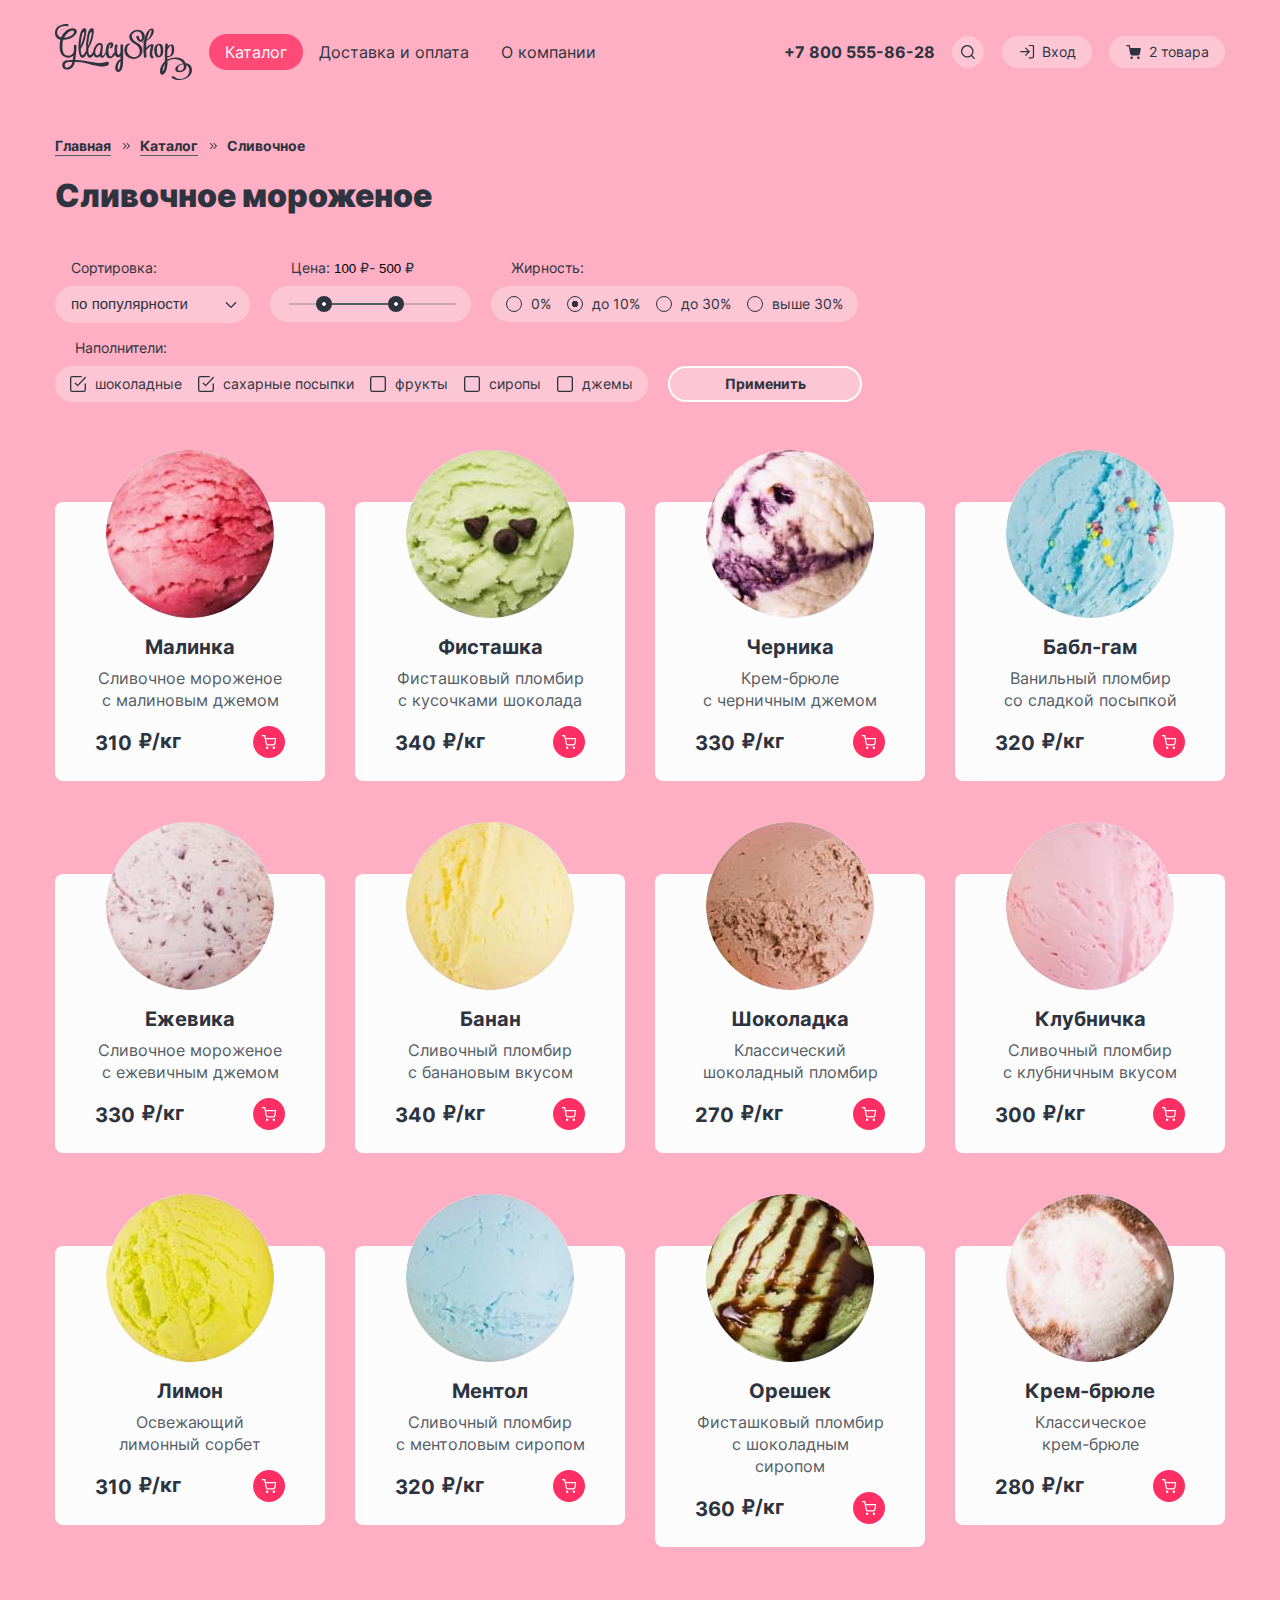
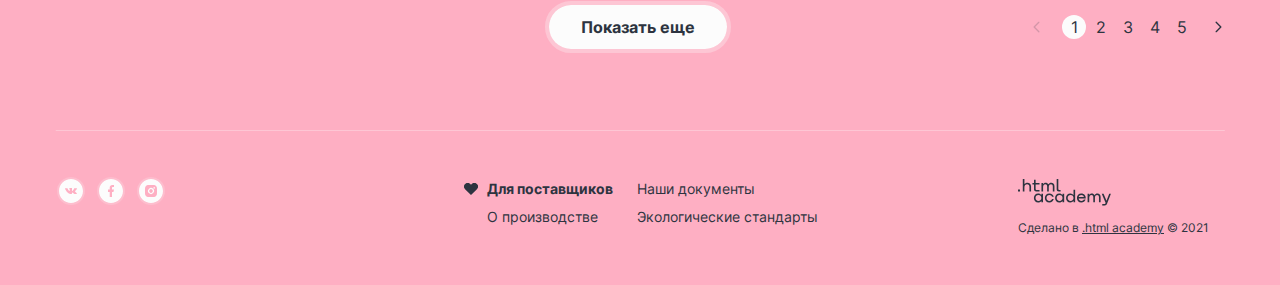
==== commit a9ae117c: "сделала правки" ====
--- a/catalog.html
+++ b/catalog.html
@@ -23,10 +23,10 @@
                   <a class="catalog-link catalog-link--new" href="#">Новинки</a>
                 </li>
                 <li class="catalog-item">
-                  <a class="catalog-link" href="#">Сливочное</a>
+                  <a class="catalog-link catalog-link--active" href="#">Сливочное</a>
                 </li>
                 <li class="catalog-item">
-                  <a class="catalog-link catalog-link--active" href="#">Щербеты</a>
+                  <a class="catalog-link" href="#">Щербеты</a>
                 </li>
                 <li class="catalog-item">
                   <a class="catalog-link" href="#">Фруктовый лед</a>
@@ -82,7 +82,7 @@
                     <input class="field-input" type="password" placeholder="••••••" id="password" name="password">
                   </div>
                   <div class="login-footer">
-                    <button class="button button--red" type="button">Войти</button>
+                    <button class="button button--red" type="submit">Войти</button>
                     <div class="check-in">
                       <a href="#">Забыли пароль?</a>
                       <a href="#">Регистрация</a>
@@ -285,7 +285,7 @@
             </h3>
             <p class="product-about">Сливочное мороженое с малиновым джемом</p>
             <div class="product-description">
-              <p class="product-price">310 ₽/кг</p>
+              <p class="product-price"><span>310</span>₽/кг</p>
               <button class="product-button" type="button" aria-label="Добавить в корзину"></button>
             </div>
           </div>
@@ -298,7 +298,7 @@
             </h3>
             <p class="product-about">Фисташковый пломбир с кусочками шоколада</p>
             <div class="product-description">
-              <p class="product-price">340 ₽/кг</p>
+              <p class="product-price"><span>340</span>₽/кг</p>
               <button class="product-button" type="button" aria-label="Добавить в корзину"></button>
             </div>
           </div>
@@ -311,7 +311,7 @@
             </h3>
             <p class="product-about">Крем-брюле с&nbsp;черничным джемом</p>
             <div class="product-description">
-              <p class="product-price">330 ₽/кг</p>
+              <p class="product-price"><span>330</span>₽/кг</p>
               <button class="product-button" type="button" aria-label="Добавить в корзину"></button>
             </div>
           </div>
@@ -324,7 +324,7 @@
             </h3>
             <p class="product-about">Ванильный пломбир со&nbsp;сладкой посыпкой</p>
             <div class="product-description">
-              <p class="product-price">320 ₽/кг</p>
+              <p class="product-price"><span>320</span>₽/кг</p>
               <button class="product-button" type="button" aria-label="Добавить в корзину"></button>
             </div>
           </div>
@@ -338,7 +338,7 @@
             </h3>
             <p class="product-about">Сливочное мороженое с ежевичным джемом</p>
             <div class="product-description">
-              <p class="product-price">330 ₽/кг</p>
+              <p class="product-price"><span>330</span>₽/кг</p>
               <button class="product-button" type="button" aria-label="Добавить в корзину"></button>
             </div>
           </div>
@@ -349,9 +349,10 @@
             <h3 class="product-title">
               Банан
             </h3>
-            <p class="product-about">Сливочный пломбир с банановым вкусом</p>
-            <div class="product-description">
-              <p class="product-price">340 ₽/кг</p>
+            <p class="product-about">Сливочный пломбир
+              с&nbsp;банановым вкусом</p>
+            <div class="product-description">
+              <p class="product-price"><span>340</span>₽/кг</p>
               <button class="product-button" type="button" aria-label="Добавить в корзину"></button>
             </div>
           </div>
@@ -364,7 +365,7 @@
             </h3>
             <p class="product-about">Классический шоколадный пломбир</p>
             <div class="product-description">
-              <p class="product-price">270 ₽/кг</p>
+              <p class="product-price"><span>270</span>₽/кг</p>
               <button class="product-button" type="button" aria-label="Добавить в корзину"></button>
             </div>
           </div>
@@ -375,9 +376,9 @@
             <h3 class="product-title">
               Клубничка
             </h3>
-            <p class="product-about">Сливочный пломбир с клубничным вкусом</p>
-            <div class="product-description">
-              <p class="product-price">300 ₽/кг</p>
+            <p class="product-about">Сливочный пломбир с&nbsp;клубничным вкусом</p>
+            <div class="product-description">
+              <p class="product-price"><span>300</span>₽/кг</p>
               <button class="product-button" type="button" aria-label="Добавить в корзину"></button>
             </div>
           </div>
@@ -391,7 +392,7 @@
             </h3>
             <p class="product-about">Освежающий лимонный сорбет</p>
             <div class="product-description">
-              <p class="product-price">310 ₽/кг</p>
+              <p class="product-price"><span>310</span>₽/кг</p>
               <button class="product-button" type="button" aria-label="Добавить в корзину"></button>
             </div>
           </div>
@@ -402,9 +403,9 @@
             <h3 class="product-title">
               Ментол
             </h3>
-            <p class="product-about">Сливочный пломбир с ментоловым сиропом</p>
-            <div class="product-description">
-              <p class="product-price">320 ₽/кг</p>
+            <p class="product-about">Сливочный пломбир с&nbsp;ментоловым сиропом</p>
+            <div class="product-description">
+              <p class="product-price"><span>320</span>₽/кг</p>
               <button class="product-button" type="button" aria-label="Добавить в корзину"></button>
             </div>
           </div>
@@ -417,7 +418,7 @@
             </h3>
             <p class="product-about">Фисташковый пломбир с шоколадным сиропом</p>
             <div class="product-description">
-              <p class="product-price">360 ₽/кг</p>
+              <p class="product-price"><span>360</span>₽/кг</p>
               <button class="product-button" type="button" aria-label="Добавить в корзину"></button>
             </div>
           </div>
@@ -428,9 +429,9 @@
             <h3 class="product-title">
               Крем-брюле
             </h3>
-            <p class="product-about">Классическое крем-брюле </p>
-            <div class="product-description">
-              <p class="product-price">280 ₽/кг</p>
+            <p class="product-about product-about--thrash">Классическое крем-брюле</p>
+            <div class="product-description">
+              <p class="product-price"><span>280</span>₽/кг</p>
               <button class="product-button" type="button" aria-label="Добавить в корзину"></button>
             </div>
           </div>
@@ -481,10 +482,11 @@
       <a href="https://htmlacademy.ru/" class="author-logo">
         <img src="img/footer/logo-htmlacademy.svg" width="93" height="27" alt="Логотип академии">
       </a>
-      <p class="author-about">Сделано в <a href="https://htmlacademy.ru/" class="author-link">html academy</a> © 2021
+      <p class="author-about">Сделано в <a href="https://htmlacademy.ru/" class="author-link">.html academy</a> © 2021
       </p>
     </div>
   </footer>
+  <script src="js/script.js"></script>
 </body>
 
 </html>
--- a/css/styles.css
+++ b/css/styles.css
@@ -287,7 +287,7 @@
   line-height: 20px;
   color: var(--color-extra-dark);
   text-decoration: none;
-  margin-right: 18px;
+  margin-right: 17px;
 }
 
 .interaction-item,
@@ -436,6 +436,7 @@
 }
 
 .cross-button--search {
+  display: none;
   position: absolute;
   top: 50%;
   right: 17px;
@@ -460,13 +461,17 @@
   transform: translate(-50%, -50%) rotate(-45deg);
 }
 
+.cross-button--show {
+  display: block;
+}
+
 .cross-button--search:hover span,
 .cross-button--search:focus span {
   opacity: 1;
 }
 
 .interaction-item:not(:last-child) {
-  margin-right: 18px;
+  margin-right: 17.5px;
 }
 
 .interaction-link {
@@ -659,6 +664,7 @@
 
 .slider-showroom {
   display: flex;
+  margin-bottom: 3px;
 }
 
 .slide {
@@ -733,7 +739,7 @@
   color: var(--color-extra-dark);
   max-width: 419px;
   margin: 0;
-  margin-bottom: 58px;
+  margin-bottom: 48px;
 }
 
 .slide-button {
@@ -742,7 +748,7 @@
 
 .slide-img {
   position: relative;
-  width: 350px;
+  width: 344px;
   padding-top: 20px;
 }
 
@@ -756,9 +762,9 @@
 .slide-img::before {
   position: absolute;
   content: "";
-  top: 50%;
+  top: 53%;
   left: 50%;
-  transform: translate(-50%, -50%);
+  transform: translate(-49%, -50%);
   border-radius: 50%;
   width: 312px;
   height: 312px;
@@ -822,7 +828,7 @@
 }
 
 .promo-button:not(.promo-button:disabled):hover::before,
-.promo-button:not(.promo-button:disabled):focus::before{
+.promo-button:not(.promo-button:disabled):focus::before {
   background-color: var(--color-extra-dark);
 }
 
@@ -835,13 +841,19 @@
   opacity: 0.4;
 }
 
+.slider-footer {
+  display: flex;
+  justify-content: space-between;
+}
+
 .slider-switcher {
   display: flex;
+  align-items: flex-end;
 }
 
 .slider-switch {
-  width: 11px;
-  height: 11px;
+  width: 12px;
+  height: 12px;
   background-color: var(--color-ghost);
   border: 1px solid transparent;
   border-radius: 50%;
@@ -922,7 +934,7 @@
 }
 
 .presents {
-  padding-top: 95px;
+  padding-top: 81px;
 }
 
 .presents-title {
@@ -981,7 +993,7 @@
 }
 
 .popular {
-  padding-top: 86px;
+  padding-top: 81px;
 }
 
 .popular-title {
@@ -999,7 +1011,7 @@
   display: grid;
   grid-template-columns: repeat(auto-fill, minmax(270px, 270px));
   justify-content: center;
-  grid-gap: 40px 30px;
+  grid-gap: 41px 30px;
 }
 
 .product-img {
@@ -1015,13 +1027,14 @@
 
 .product-content {
   background-color: var(--color-extra-light);
-  padding: 133px 40px 19px;
+  padding: 133px 40px 23px;
   border-radius: 8px;
 }
 
 .product-description {
   display: flex;
   justify-content: space-between;
+  align-items: center;
 }
 
 .product-button {
@@ -1061,8 +1074,13 @@
 }
 
 .product-about {
-  margin: 0 0 20px;
+  margin: 0 0 15px;
   text-align: center;
+}
+
+.product-about--thrash {
+  max-width: 150px;
+  margin: 0 auto 15px;
 }
 
 .product-price {
@@ -1073,8 +1091,14 @@
   margin: 0;
 }
 
+.product-price span {
+  display: inline-block;
+  vertical-align: middle;
+  margin-right: 7px;
+}
+
 .manufacture {
-  padding-top: 66px;
+  padding-top: 81px;
 }
 
 .manufacture-block {
@@ -1093,7 +1117,7 @@
 }
 
 .manufacture-title {
-  margin: 0 auto 55px;
+  margin: 0 auto 56px;
   text-align: center;
   max-width: 995px;
 }
@@ -1146,7 +1170,7 @@
 
 .blog {
   display: flex;
-  padding-top: 80px;
+  padding-top: 82px;
 }
 
 .new {
@@ -1189,11 +1213,11 @@
 .subscription-content {
   background-color: var(--color-extra-light);
   border-radius: 16px;
-  padding: 26px 15px 23px 26px;
+  padding: 26px 24px 25px 26px;
 }
 
 .subscription-content>p {
-  margin: 0 0 39px;
+  margin: 0 0 43px;
 }
 
 .subscription-form {
@@ -1226,25 +1250,25 @@
 }
 
 .delivery-title {
-  margin: 0 0 24px;
+  margin: 0 0 23px;
 }
 
 .feedback {
   max-width: 500px;
   background-color: var(--color-extra-light);
   border-radius: 8px;
-  padding: 40px;
+  padding: 41px;
 }
 
 .feedback>p {
-  margin-bottom: 30px;
+  margin-bottom: 32px;
 }
 
 .form-list {
   display: grid;
   grid-template-columns: 114px 288px;
-  gap: 16px;
-  margin-bottom: 30px;
+  gap: 22px 18px;
+  margin-bottom: 34px;
 }
 
 .field-input {
@@ -1255,8 +1279,8 @@
   color: var(--color-extra-dark);
   display: block;
   width: 100%;
-  height: 48px;
-  padding: 0 15px;
+  height: 46px;
+  padding: 0 16px;
   border: none;
   outline: 1px solid #b9b9b9;
   border-radius: 4px;
@@ -1353,7 +1377,7 @@
 }
 
 .contacts {
-  padding-top: 80px;
+  padding-top: 81px;
 }
 
 .contacts-content {
@@ -1392,24 +1416,26 @@
 
 .office-text {
   margin: 0 0 12px;
+  max-width: 205px;
 }
 
 .office-time {
   font-size: 14px;
   line-height: 20px;
-  margin: 0 0 32px;
+  margin: 0 0 33px;
 }
 
 .office-feedback {
   display: block;
   text-decoration: none;
+  max-width: 250px;
 }
 
 .page-footer {
   display: flex;
   flex-wrap: wrap;
   justify-content: space-between;
-  padding-top: 49px;
+  padding: 49px 43px 49px 34px;
   align-items: flex-start;
 }
 
@@ -1417,7 +1443,8 @@
   display: grid;
   grid-template-columns: auto auto;
   justify-content: center;
-  grid-gap: 8px 10px;
+  grid-gap: 8px 24px;
+  margin-left: 124px;
 }
 
 .info-link {
@@ -1440,7 +1467,7 @@
   position: absolute;
   top: 50%;
   transform: translate(-50%, -50%);
-  left: -19px;
+  left: -16px;
   background-color: var(--color-extra-dark);
   mask: url("../img/footer/icon-heart.svg") no-repeat center/cover;
   -webkit-mask: url("../img/footer/icon-heart.svg") no-repeat center/cover;
@@ -1450,10 +1477,26 @@
   font-size: 12px;
   line-height: 16px;
   color: var(--color-extra-dark);
+  margin: 0;
+}
+
+.author-logo {
+  display: block;
+  margin-bottom: 14px;
+}
+
+.author-logo img {
+  display: block;
+  width: 93px;
+  height: 27px;
 }
 
 .author-link {
   color: var(--color-extra-dark);
+}
+
+.author-info {
+  min-width: 194px;
 }
 
 .breadcrumbs {
@@ -1798,7 +1841,7 @@
 .pages {
   display: flex;
   flex-wrap: wrap;
-  padding-top: 56px;
+  padding-top: 58px;
   position: relative;
   padding-bottom: 81px;
 }
@@ -1810,7 +1853,7 @@
 }
 
 .show-more {
-  margin: 0 auto 0 42%;
+  margin: 0 auto 0 42.2%;
 }
 
 .pagination-button {
@@ -1865,11 +1908,11 @@
 
 .pagination-arrow--early {
   transform: rotate(180deg);
-  margin-right: 12px;
+  margin-right: 17px;
 }
 
 .pagination-arrow--next {
-  margin-left: 18px;
+  margin-left: 19px;
 }
 
 .pages::before {
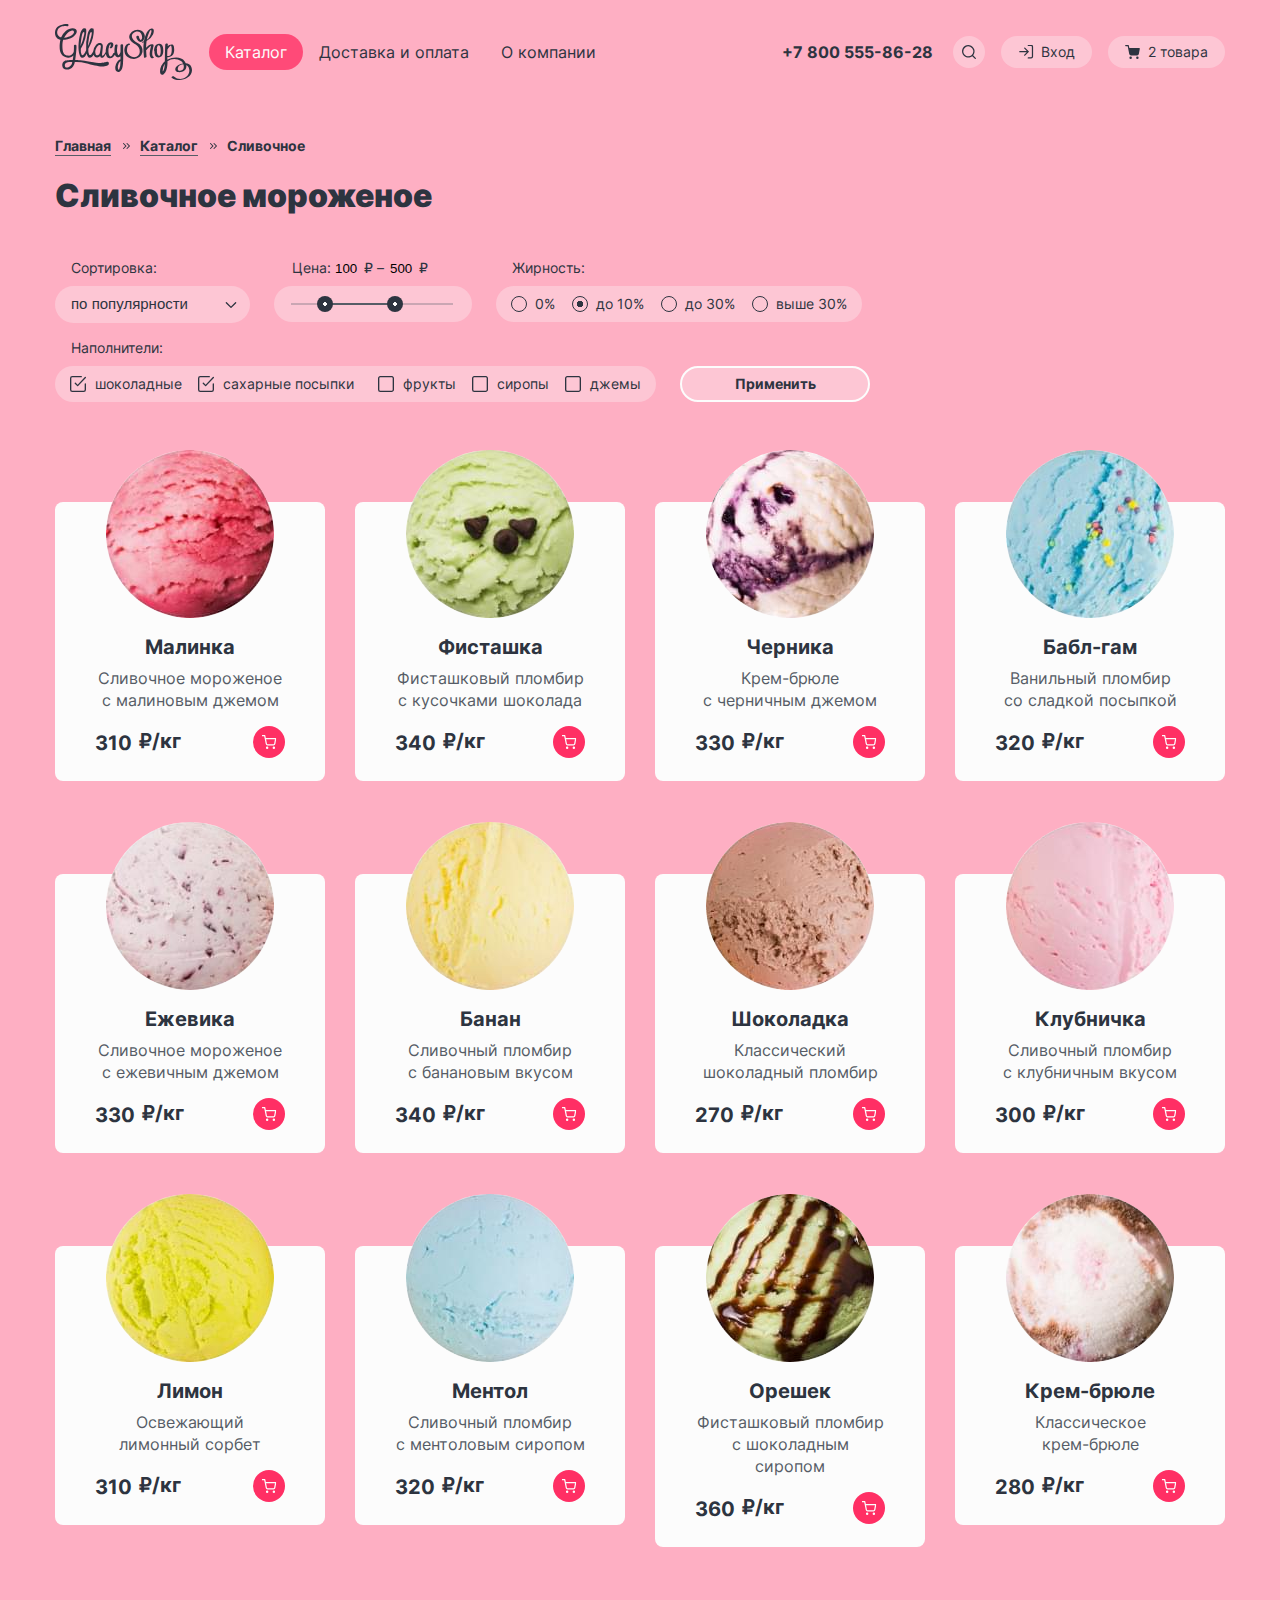
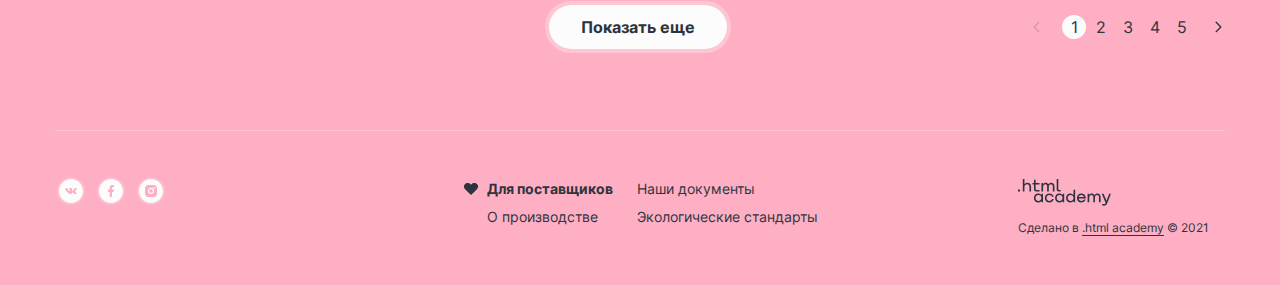
==== commit 3f8e75ef: "ПП макета" ====
--- a/catalog.html
+++ b/catalog.html
@@ -4,6 +4,8 @@
 <head>
   <meta charset="utf-8">
   <title>Каталог</title>
+  <link rel="icon" href="favicon.ico">
+  <link rel="icon" type="image/png" sizes="32x32" href="img/favicon-32.png">
   <link rel="stylesheet" href="css/styles.css">
 </head>
 
@@ -56,7 +58,7 @@
                   <label class="field-label visually-hidden" for="search">Поиск</label>
                   <input class="field-input field-input--search" type="search" placeholder="Поиск по сайту" id="search"
                     name="search">
-                  <button class="cross-button cross-button--search" type="button">
+                  <button class="cross-button cross-button--search" type="button" aria-label="Удалить текст">
                     <span></span>
                     <span></span>
                   </button>
@@ -74,8 +76,7 @@
                 <form class="login-form" action="https://echo.htmlacademy.ru/" method="GET">
                   <div class="field">
                     <label class="field-label visually-hidden" for="login">Email</label>
-                    <input class="field-input" type="email" placeholder="email@example.com
-                    " id="login" name="login">
+                    <input class="field-input" type="email" placeholder="email@example.com" id="login" name="login">
                   </div>
                   <div class="field">
                     <label class="field-label visually-hidden" for="password">Пароль</label>
@@ -114,7 +115,7 @@
                           </div>
                         </div>
                         <p class="goods-price">310 ₽</p>
-                        <button class="cross-button goods-button" type="button">
+                        <button class="cross-button goods-button" type="button" aria-label="Удалить продукт">
                           <span></span>
                           <span></span>
                         </button>
@@ -130,7 +131,7 @@
                           </div>
                         </div>
                         <p class="goods-price">480 ₽</p>
-                        <button class="cross-button goods-button" type="button">
+                        <button class="cross-button goods-button" type="button"aria-label="Удалить продукт">
                           <span></span>
                           <span></span>
                         </button>
@@ -198,7 +199,7 @@
               <div class="price">
                 <p>Цена:
                   <label class="catalog-filter-label">
-                    <input class="catalog-filter-input" type="text" name="min-price" value="100">₽-
+                    <input class="catalog-filter-input" type="text" name="min-price" value="100">₽ –
                   </label>
                   <label class="catalog-filter-label">
                     <input class="catalog-filter-input" type="text" name="max-price" value="500">₽
--- a/css/styles.css
+++ b/css/styles.css
@@ -287,7 +287,7 @@
   line-height: 20px;
   color: var(--color-extra-dark);
   text-decoration: none;
-  margin-right: 17px;
+  margin-right: 20px;
 }
 
 .interaction-item,
@@ -471,7 +471,7 @@
 }
 
 .interaction-item:not(:last-child) {
-  margin-right: 17.5px;
+  margin-right: 16px;
 }
 
 .interaction-link {
@@ -490,7 +490,7 @@
 .interaction-link--cart,
 .interaction-link--login,
 .interaction-link--full {
-  padding: 6px 16px 6px 40px;
+  padding: 6px 17px 6px 40px;
 }
 
 .interaction-link--search {
@@ -672,7 +672,7 @@
 }
 
 .slider-frontline {
-  margin-right: 40px;
+  margin-right: 42px;
 }
 
 .slide--active {
@@ -682,15 +682,16 @@
 .slider-cover {
   display: flex;
   align-items: center;
+  padding-top: 28px;
 }
 
 .slider-preview {
   position: relative;
-  width: 100%;
+  width: 100px;
 }
 
 .slider-preview:not(:last-child) {
-  margin-right: 41px;
+  margin-right: 42px;
 }
 
 .slider-preview img {
@@ -718,10 +719,10 @@
 }
 
 .slide-text {
-  max-width: 500px;
+  width: 510px;
   padding-top: 137px;
   padding-left: 71px;
-  margin-right: 42px;
+  margin-right: 32px;
 }
 
 .slide-name {
@@ -1266,7 +1267,7 @@
 
 .form-list {
   display: grid;
-  grid-template-columns: 114px 288px;
+  grid-template-columns: 114px 286px;
   gap: 22px 18px;
   margin-bottom: 34px;
 }
@@ -1493,6 +1494,18 @@
 
 .author-link {
   color: var(--color-extra-dark);
+  position: relative;
+  text-decoration: none;
+}
+
+.author-link::before {
+  position: absolute;
+  content: "";
+  top: 100%;
+  left: 0;
+  background-color: var(--color-extra-dark);
+  width: 100%;
+  height: 1px;
 }
 
 .author-info {
@@ -1570,7 +1583,7 @@
 }
 
 .filter-field:not(:last-child) {
-  margin-right: 20px;
+  margin-right: 24px;
 }
 
 .filter-label {
@@ -1612,14 +1625,22 @@
 
 .range {
   background-color: var(--color-ghost);
-  width: 201px;
+  width: 198px;
   height: 36px;
-  padding: 10px 15px 10px 19px;
+  padding: 10px 19px 10px 17px;
   border-radius: 20px;
 }
 
 .price p {
-  margin: 0 0 8px 21px;
+  margin: 0 0 8px 18px;
+}
+
+.price .catalog-filter-input {
+  margin-right: 3px;
+}
+
+.price .catalog-filter-label:first-child {
+  margin-right: 2px;
 }
 
 .price-field {
@@ -1679,7 +1700,7 @@
 }
 
 .catalog-filter-title {
-  margin: 0 0 8px 18px;
+  margin: 0 0 8px 14px;
 }
 
 .catalog-filter-list {
@@ -1696,7 +1717,7 @@
 }
 
 .catalog-filter-item:not(:last-child) {
-  margin-right: 16px;
+  margin-right: 17px;
 }
 
 .control {
@@ -1704,7 +1725,7 @@
   font-size: 14px;
   line-height: 20px;
   color: var(--color-extra-dark);
-  padding-left: 25px;
+  padding-left: 24px;
 }
 
 .control::before {
@@ -1793,7 +1814,15 @@
 }
 
 .filter-footer .catalog-filter-list {
-  margin-right: 20px;
+  margin-right: 24px;
+}
+
+.filter-footer .catalog-filter-item:not(:last-child) {
+  margin-right: 16px;
+}
+
+.filter-footer .catalog-filter-item:nth-child(2) {
+  margin-right: 24px;
 }
 
 .sorting-type {
@@ -1811,7 +1840,7 @@
   background-color: var(--color-ghost);
   border: 2px solid var(--color-extra-light);
   border-radius: 20px;
-  width: 194px;
+  width: 190px;
   padding: 6px;
   transition: all 0.3s;
   cursor: pointer;
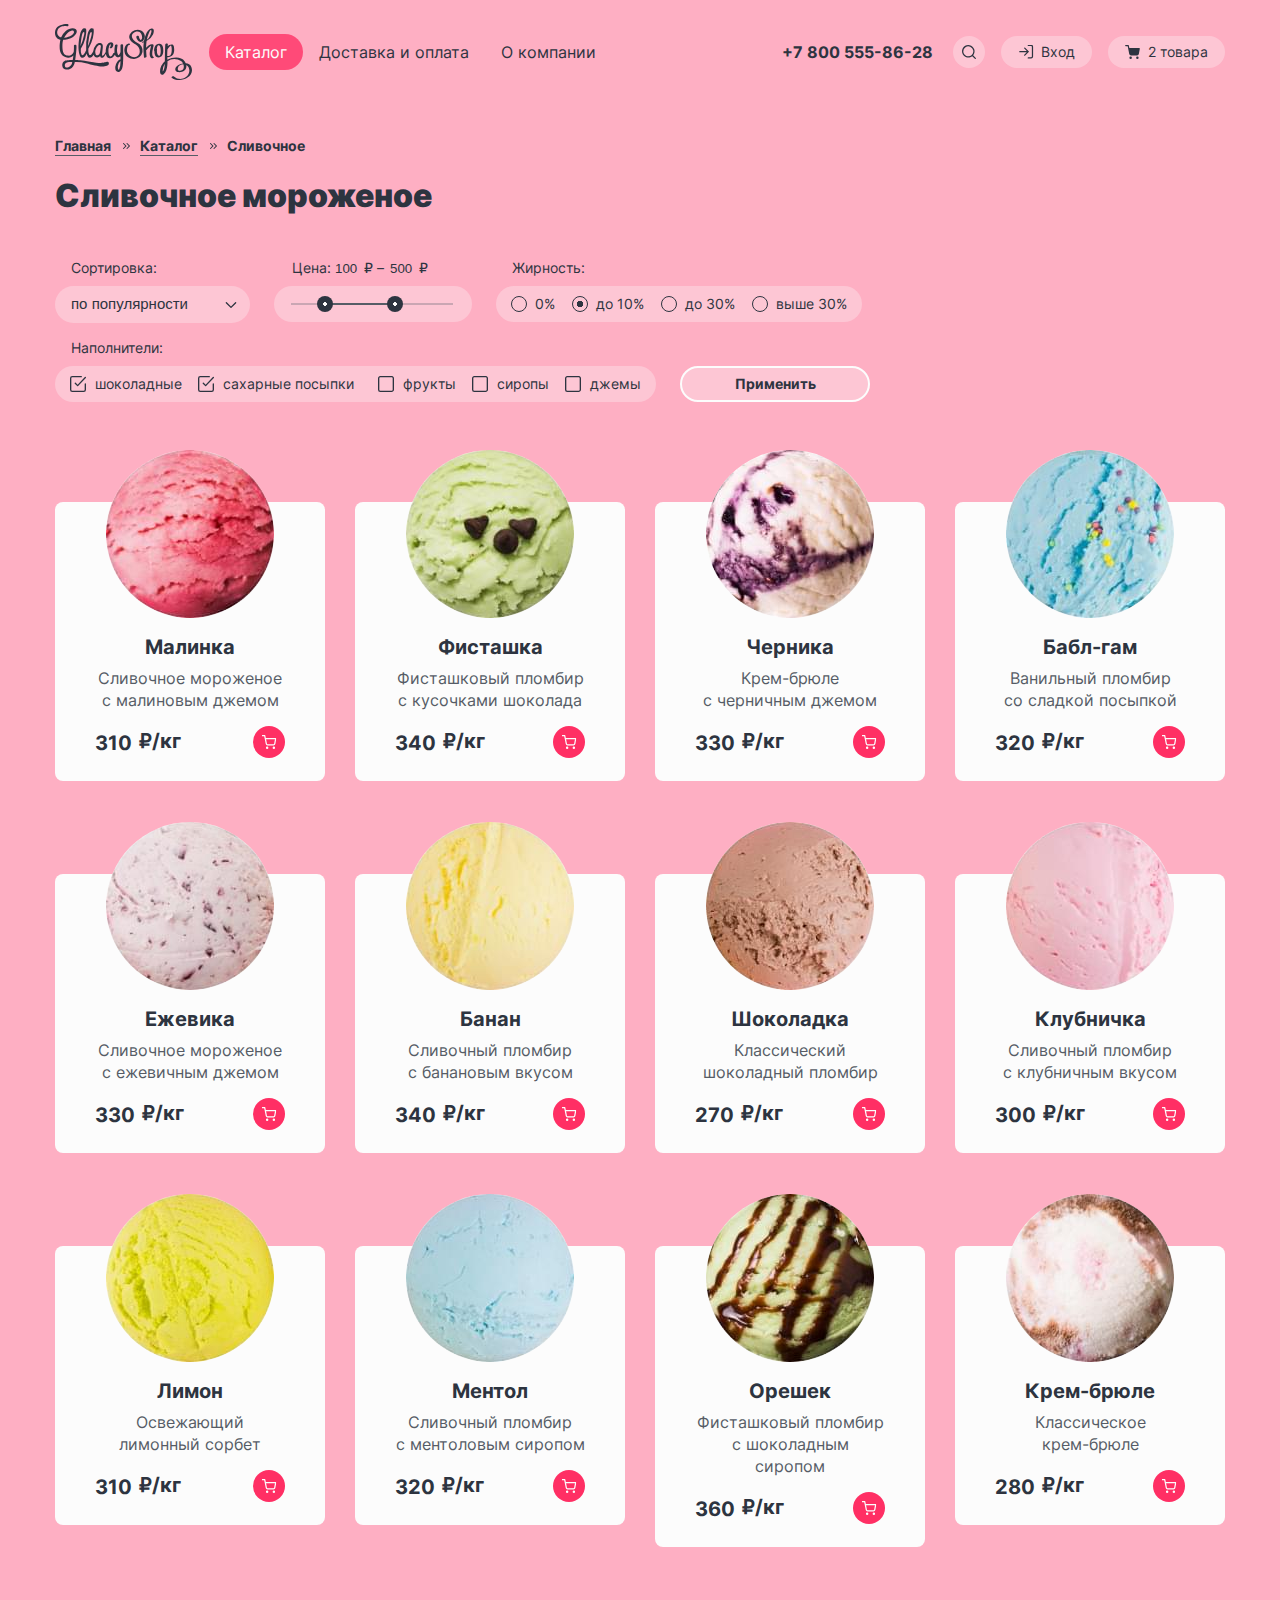
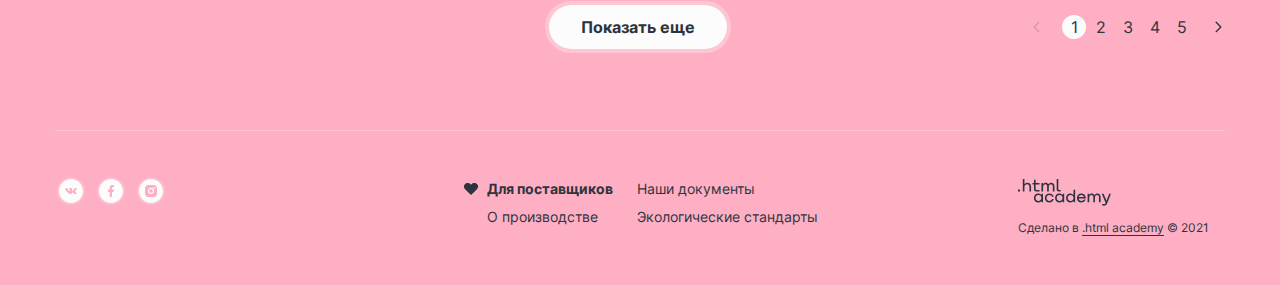
==== commit 2bdd009a: "сделала правки" ====
--- a/catalog.html
+++ b/catalog.html
@@ -131,7 +131,7 @@
                           </div>
                         </div>
                         <p class="goods-price">480 ₽</p>
-                        <button class="cross-button goods-button" type="button"aria-label="Удалить продукт">
+                        <button class="cross-button goods-button" type="button" aria-label="Удалить продукт">
                           <span></span>
                           <span></span>
                         </button>
@@ -152,7 +152,7 @@
   </header>
 
   <main class="main-inner">
-    <header class="inner-header container block">
+    <header class="inner-header container">
       <div class="breadcrumbs">
         <h2 class="visually-hidden">
           Новигация
@@ -180,7 +180,7 @@
       </h1>
     </header>
 
-    <section class="filter container block">
+    <section class="filter container">
       <h2 class="visually-hidden">
         Список товаров с фильтрами
       </h2>
@@ -273,7 +273,7 @@
       </form>
     </section>
 
-    <section class="catalog container block">
+    <section class="catalog container">
       <h2 class="visually-hidden">
         Каталог
       </h2>
@@ -440,7 +440,7 @@
       </div>
     </section>
 
-    <section class="pages container block">
+    <section class="pages container">
       <h2 class="visually-hidden">
         Другие страницы каталога
       </h2>
--- a/css/styles.css
+++ b/css/styles.css
@@ -369,14 +369,15 @@
   margin: 0 0 31px;
   font-size: 24px;
   line-height: 30px;
+  font-weight: 700;
 }
 
 .login-form .field:not(:last-child) {
-  margin-bottom: 16px;
-}
-
-.login-form .field:last-child {
-  margin-bottom: 28px;
+  margin-bottom: 18px;
+}
+
+.login-form .field:nth-child(2) {
+  margin-bottom: 33px;
 }
 
 .login-footer {
@@ -386,7 +387,7 @@
 .login-footer button {
   margin-right: 22px;
   width: 115px;
-  padding: 12px 29px;
+  padding: 12px 33px;
 }
 
 .check-in a {
@@ -527,8 +528,8 @@
 }
 
 .cart-list {
-  padding-bottom: 31px;
-  margin-bottom: 28px;
+  padding-bottom: 30px;
+  margin-bottom: 30px;
   border-bottom: 1px solid #e7e7e7;
 }
 
@@ -599,7 +600,7 @@
   line-height: 22px;
   font-weight: 700;
   color: var(--color-extra-dark);
-  margin: 5px 0 0 0;
+  margin: 6px 2px 0 0;
 }
 
 .interaction-link::before {
@@ -1621,6 +1622,7 @@
   padding: 0;
   border: none;
   background-color: transparent;
+  color: var(--color-extra-dark);
 }
 
 .range {
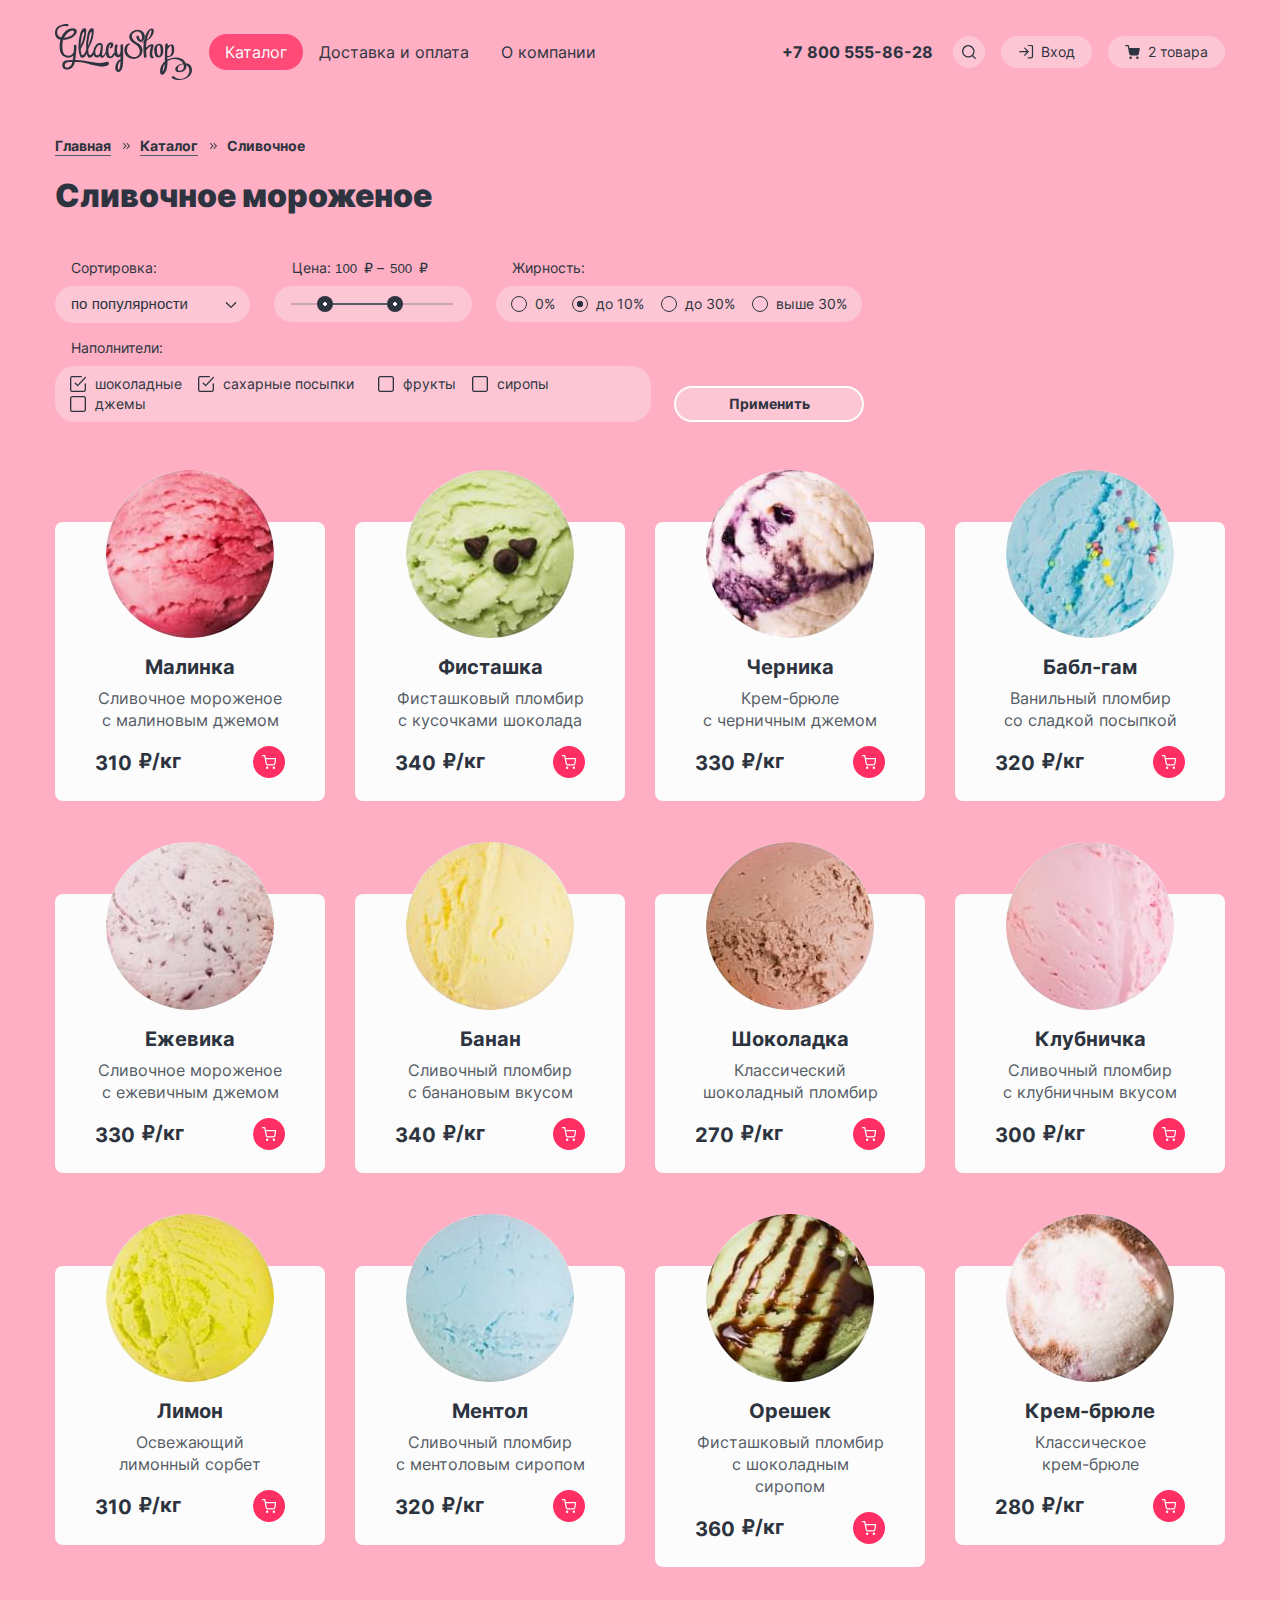
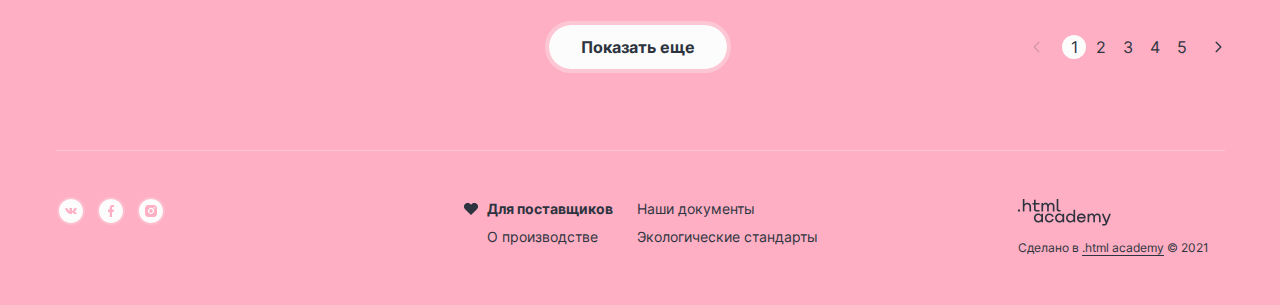
==== commit 2c38d576: "Правки для защиты" ====
--- a/catalog.html
+++ b/catalog.html
@@ -57,7 +57,7 @@
                 <div class="field">
                   <label class="field-label visually-hidden" for="search">Поиск</label>
                   <input class="field-input field-input--search" type="search" placeholder="Поиск по сайту" id="search"
-                    name="search">
+                    name="search" required>
                   <button class="cross-button cross-button--search" type="button" aria-label="Удалить текст">
                     <span></span>
                     <span></span>
@@ -70,78 +70,76 @@
         <div class="interaction-item">
           <a class="interaction-link interaction-link--login" href="#">Вход</a>
           <div class="popup">
-            <div class="popup-content">
-              <div class="login">
-                <h3 class="login-title title">Личный кабинет</h3>
-                <form class="login-form" action="https://echo.htmlacademy.ru/" method="GET">
-                  <div class="field">
-                    <label class="field-label visually-hidden" for="login">Email</label>
-                    <input class="field-input" type="email" placeholder="email@example.com" id="login" name="login">
+            <div class="popup-content login">
+              <p class="login-title title">Личный кабинет</p>
+              <form class="login-form" action="https://echo.htmlacademy.ru/" method="GET">
+                <div class="field">
+                  <label class="field-label visually-hidden" for="login">Email</label>
+                  <input class="field-input" type="email" placeholder="email@example.com" id="login" name="login"
+                    required>
+                </div>
+                <div class="field">
+                  <label class="field-label visually-hidden" for="password">Пароль</label>
+                  <input class="field-input" type="password" placeholder="••••••" id="password" name="password"
+                    required>
+                </div>
+                <div class="login-footer">
+                  <button class="button button--red" type="submit">Войти</button>
+                  <div class="check-in">
+                    <a href="#">Забыли пароль?</a>
+                    <a href="#">Регистрация</a>
                   </div>
-                  <div class="field">
-                    <label class="field-label visually-hidden" for="password">Пароль</label>
-                    <input class="field-input" type="password" placeholder="••••••" id="password" name="password">
-                  </div>
-                  <div class="login-footer">
-                    <button class="button button--red" type="submit">Войти</button>
-                    <div class="check-in">
-                      <a href="#">Забыли пароль?</a>
-                      <a href="#">Регистрация</a>
-                    </div>
-                  </div>
-                </form>
-              </div>
+                </div>
+              </form>
             </div>
           </div>
         </div>
         <div class="interaction-item">
           <a class="interaction-link interaction-link--full" href="#" aria-label="Корзина">2 товара</a>
           <div class="popup">
-            <div class="popup-content">
-              <div class="cart">
-                <div class="cart-text">
-                  <p>Ваша корзина пока пуста</p>
-                </div>
-                <div class="cart-product">
-                  <h3 class="title cart-title">Корзина</h3>
-                  <ul class="cart-list list-default">
-                    <li class="cart-item">
-                      <div class="goods">
-                        <div class="goods-content">
-                          <img src="img/catalog/goods-1.jpg" alt="Малинка" width="46" height="48">
-                          <div class="goods-text">
-                            <p>Малинка</p>
-                            <p>1 кг х 310 ₽</p>
-                          </div>
+            <div class="popup-content cart">
+              <div class="cart-text">
+                <p>Ваша корзина пока пуста</p>
+              </div>
+              <div class="cart-product">
+                <p class="title cart-title">Корзина</p>
+                <ul class="cart-list list-default">
+                  <li class="cart-item">
+                    <div class="goods">
+                      <div class="goods-content">
+                        <img src="img/catalog/goods-1.jpg" alt="Малинка" width="46" height="48">
+                        <div class="goods-text">
+                          <p>Малинка</p>
+                          <p>1 кг х 310 ₽</p>
                         </div>
-                        <p class="goods-price">310 ₽</p>
-                        <button class="cross-button goods-button" type="button" aria-label="Удалить продукт">
-                          <span></span>
-                          <span></span>
-                        </button>
                       </div>
-                    </li>
-                    <li class="cart-item">
-                      <div class="goods">
-                        <div class="goods-content">
-                          <img src="img/catalog/goods-4.jpg" alt="Бабл-гам" width="46" height="48">
-                          <div class="goods-text">
-                            <p>Бабл-гам</p>
-                            <p>1,5 кг х 320 ₽</p>
-                          </div>
+                      <p class="goods-price">310 ₽</p>
+                      <button class="cross-button goods-button" type="button" aria-label="Удалить продукт">
+                        <span></span>
+                        <span></span>
+                      </button>
+                    </div>
+                  </li>
+                  <li class="cart-item">
+                    <div class="goods">
+                      <div class="goods-content">
+                        <img src="img/catalog/goods-4.jpg" alt="Бабл-гам" width="46" height="48">
+                        <div class="goods-text">
+                          <p>Бабл-гам</p>
+                          <p>1,5 кг х 320 ₽</p>
                         </div>
-                        <p class="goods-price">480 ₽</p>
-                        <button class="cross-button goods-button" type="button" aria-label="Удалить продукт">
-                          <span></span>
-                          <span></span>
-                        </button>
                       </div>
-                    </li>
-                  </ul>
-                  <div class="cart-footer">
-                    <a class="button button--red" href="#">Оформить заказ</a>
-                    <p>Итого:<span> 790</span> ₽</p>
-                  </div>
+                      <p class="goods-price">480 ₽</p>
+                      <button class="cross-button goods-button" type="button" aria-label="Удалить продукт">
+                        <span></span>
+                        <span></span>
+                      </button>
+                    </div>
+                  </li>
+                </ul>
+                <div class="cart-footer">
+                  <a class="button button--red" href="#">Оформить заказ</a>
+                  <p>Итого:<span> 790</span> ₽</p>
                 </div>
               </div>
             </div>
@@ -154,10 +152,7 @@
   <main class="main-inner">
     <header class="inner-header container">
       <div class="breadcrumbs">
-        <h2 class="visually-hidden">
-          Новигация
-        </h2>
-        <ul class="breadcrumbs-list list-default">
+        <ul class="breadcrumbs-list list-default" aria-label="Навигация">
           <li class="breadcrumbs-item">
             <a class="breadcrumbs-link" href="index.html">
               Главная
@@ -196,16 +191,15 @@
           </div>
           <div class="filter-field">
             <fieldset class="catalog-filter-group">
-              <div class="price">
-                <p>Цена:
-                  <label class="catalog-filter-label">
-                    <input class="catalog-filter-input" type="text" name="min-price" value="100">₽ –
-                  </label>
-                  <label class="catalog-filter-label">
-                    <input class="catalog-filter-input" type="text" name="max-price" value="500">₽
-                  </label>
-                </p>
-              </div>
+              <p class="price">
+                Цена:
+                <label class="catalog-filter-label">
+                  <input class="catalog-filter-input" type="text" name="min-price" value="100">₽ –
+                </label>
+                <label class="catalog-filter-label">
+                  <input class="catalog-filter-input" type="text" name="max-price" value="500">₽
+                </label>
+              </p>
               <div class="range">
                 <div class="price-field">
                   <div class="price-line">
--- a/css/styles.css
+++ b/css/styles.css
@@ -131,24 +131,31 @@
   outline-color: var(--color-extra-bright);
 }
 
-.product-button:hover {
+.product-button:hover:not(.product-button:disabled) {
   background-color: var(--color-ghost);
   outline: 2px solid var(--color-extra-bright);
 }
 
-.product-button:hover:not(:focus):before {
+.product-button:hover:not(:focus):not(.product-button:disabled)::before {
   background-color: var(--color-extra-dark);
 }
 
+.product-button:disabled {
+  background-color: var(--color-basic-neutral);
+}
+
+.product-button:disabled::before {
+  background-color: var(--color-basic-dark);
+}
+
 .button--red:focus,
-.product-button:focus {
+.product-button:focus:not(.product-button:disabled) {
   color: var(--color-extra-light);
   background-color: var(--color-extra-bright);
   outline: 2px solid var(--color-extra-dark);
 }
 
-.button--red:disabled,
-.product-button:disabled {
+.button--red:disabled {
   color: var(--color-basic-dark);
   background-color: var(--color-basic-neutral);
   outline: 4px solid var(--color-disabled);
@@ -237,6 +244,7 @@
 .navigation-list {
   display: flex;
   flex-wrap: wrap;
+  max-width: 590px;
 }
 
 .interaction {
@@ -880,8 +888,10 @@
 }
 
 .socials {
-  display: flex;
-  justify-content: flex-end;
+  display: grid;
+  grid-template-columns: repeat(auto-fill, minmax(24px, 24px));
+  gap: 16px 16px;
+  max-width: 111px;
 }
 
 .socials-link {
@@ -1218,7 +1228,7 @@
   padding: 26px 24px 25px 26px;
 }
 
-.subscription-content>p {
+.subscription-content > p {
   margin: 0 0 43px;
 }
 
@@ -1262,7 +1272,7 @@
   padding: 41px;
 }
 
-.feedback>p {
+.feedback > p {
   margin-bottom: 32px;
 }
 
@@ -1282,7 +1292,7 @@
   display: block;
   width: 100%;
   height: 46px;
-  padding: 0 16px;
+  padding: 0 14px 0 16px;
   border: none;
   outline: 1px solid #b9b9b9;
   border-radius: 4px;
@@ -1298,16 +1308,16 @@
   outline: 2px solid var(--color-extra-dark);
 }
 
-.field-input:invalid {
+.field-input--error {
   outline: 1px solid #EA5454;
 }
 
-.field-input:hover:invalid {
+.field-input--error:hover {
   outline: 2px solid #EA5454;
 }
 
 .field-input:disabled {
-  background-color: var(--color-basic-neutral);
+  background-color: #e7e7e7;
 }
 
 .field-input:disabled::placeholder {
@@ -1447,6 +1457,7 @@
   justify-content: center;
   grid-gap: 8px 24px;
   margin-left: 124px;
+  width: 365px;
 }
 
 .info-link {
@@ -1578,13 +1589,10 @@
 }
 
 .filter-header {
-  display: flex;
-  flex-wrap: wrap;
+  display: grid;
+  grid-template-columns: 195px 198px 366px;
+  gap: 24px;
   margin-bottom: 15px;
-}
-
-.filter-field:not(:last-child) {
-  margin-right: 24px;
 }
 
 .filter-label {
@@ -1633,7 +1641,7 @@
   border-radius: 20px;
 }
 
-.price p {
+.price {
   margin: 0 0 8px 18px;
 }
 
@@ -1715,7 +1723,6 @@
 
 .catalog-filter-item input:checked~.control::before {
   background-image: radial-gradient(var(--color-extra-dark) 0, var(--color-extra-dark) 3px, transparent 3px, transparent 100%);
-  ;
 }
 
 .catalog-filter-item:not(:last-child) {
@@ -1810,13 +1817,10 @@
 }
 
 .filter-footer {
-  display: flex;
-  flex-wrap: wrap;
-  align-items: flex-end;
-}
-
-.filter-footer .catalog-filter-list {
-  margin-right: 24px;
+  display: grid;
+  grid-template-columns: 596px 190px;
+  gap: 23px;
+  align-items: end;
 }
 
 .filter-footer .catalog-filter-item:not(:last-child) {
@@ -1843,6 +1847,7 @@
   border: 2px solid var(--color-extra-light);
   border-radius: 20px;
   width: 190px;
+  height: 36px;
   padding: 6px;
   transition: all 0.3s;
   cursor: pointer;
@@ -1977,7 +1982,7 @@
   position: relative;
   width: 570px;
   height: 545px;
-  padding: 64px 61px 64px 64px;
+  padding: 64px;
   border-radius: 8px;
   background-color: var(--color-extra-light);
   box-shadow: 0 15px 40px #2d34401f;
@@ -1986,9 +1991,9 @@
 .cross-button--modal {
   position: absolute;
   top: 35px;
-  right: 36px;
-  width: 12px;
-  height: 12px;
+  right: 35px;
+  width: 14px;
+  height: 14px;
 }
 
 .cross-button--modal span {
@@ -2000,11 +2005,15 @@
   line-height: 30px;
   font-weight: 700;
   color: var(--color-extra-dark);
-  margin: 0 0 32px;
+  margin: 0 0 33px;
 }
 
 .modal-list {
-  margin-bottom: 24px;
+  margin-bottom: 34px;
+}
+
+.modal-list input {
+  margin-bottom: 18px;
 }
 
 .modal-list li:not(:last-child) {
@@ -2012,14 +2021,14 @@
 }
 
 .field-input--text {
-  height: 149px;
+  height: 147px;
   resize: none;
   padding-top: 14px;
   padding-bottom: 14px;
 }
 
 .modal-submit {
-  width: 152px;
+  width: 148px;
   padding: 10px;
   margin-left: auto;
 }
